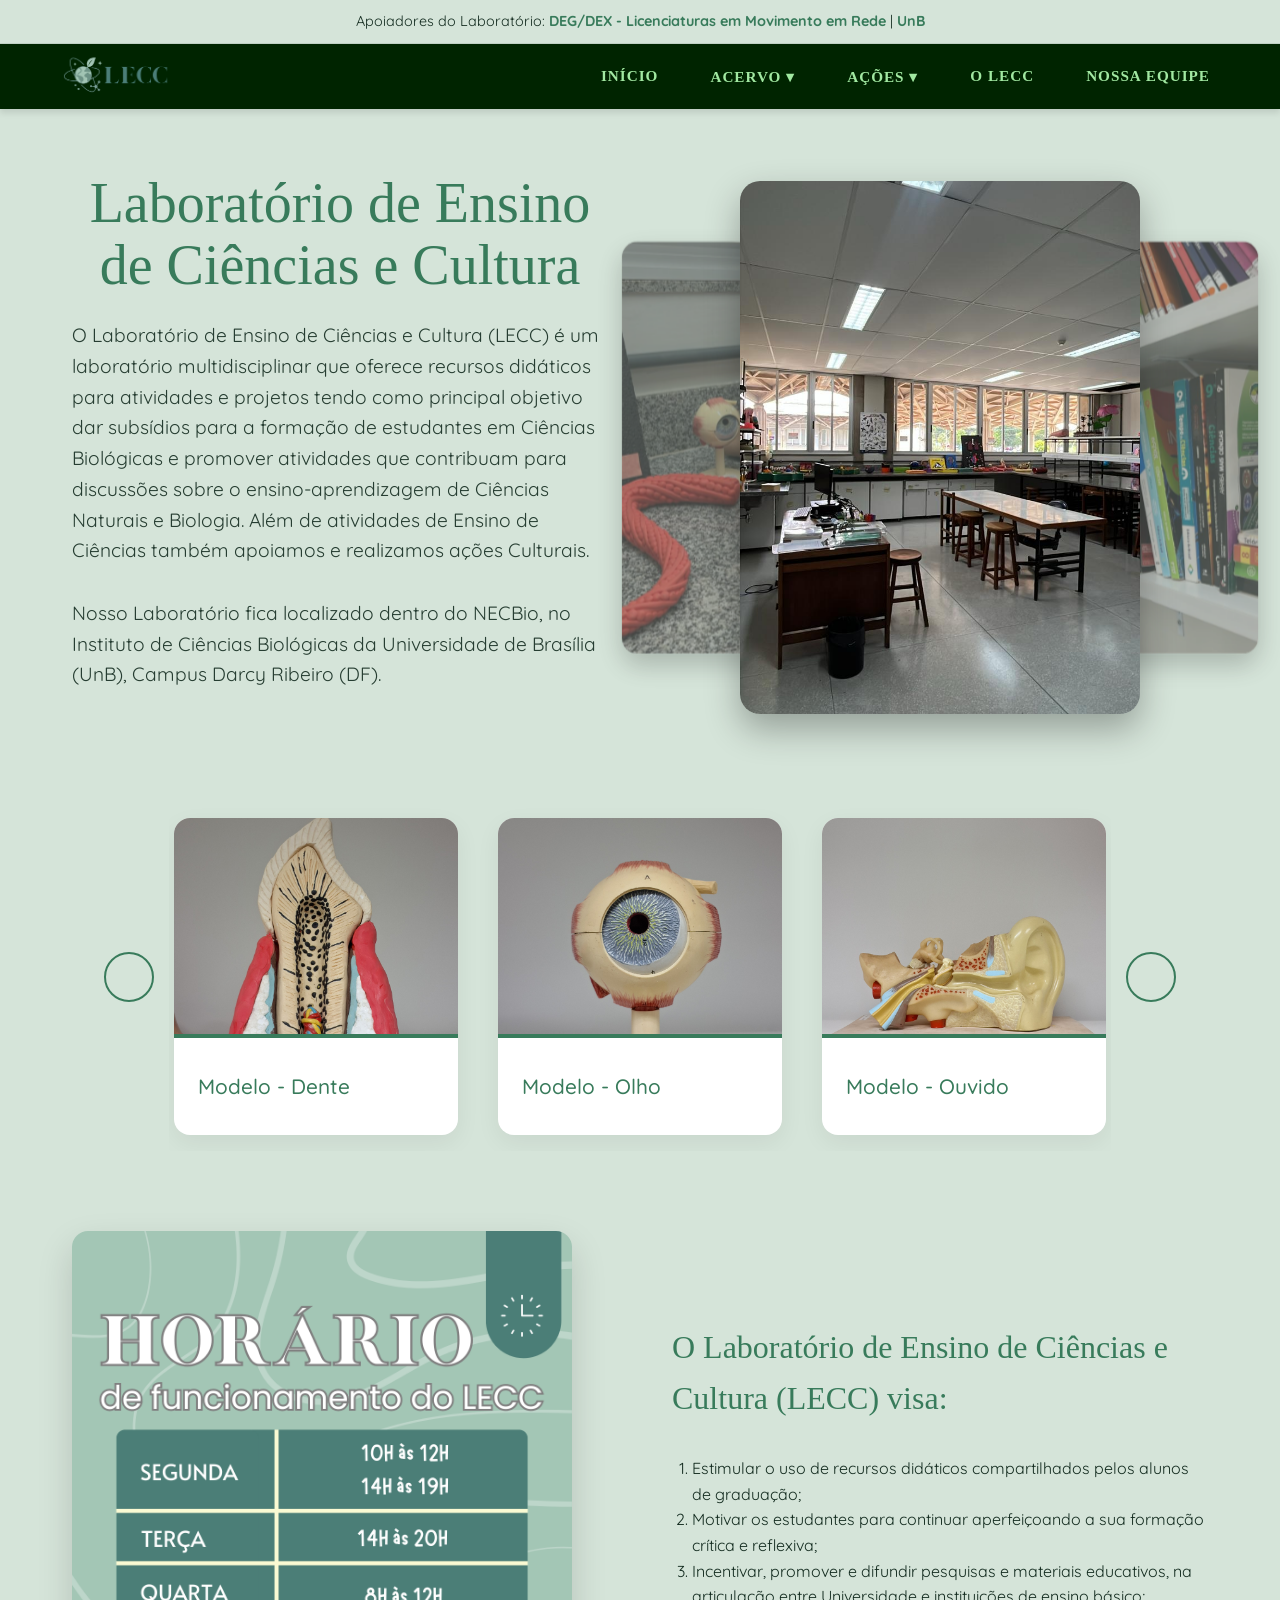
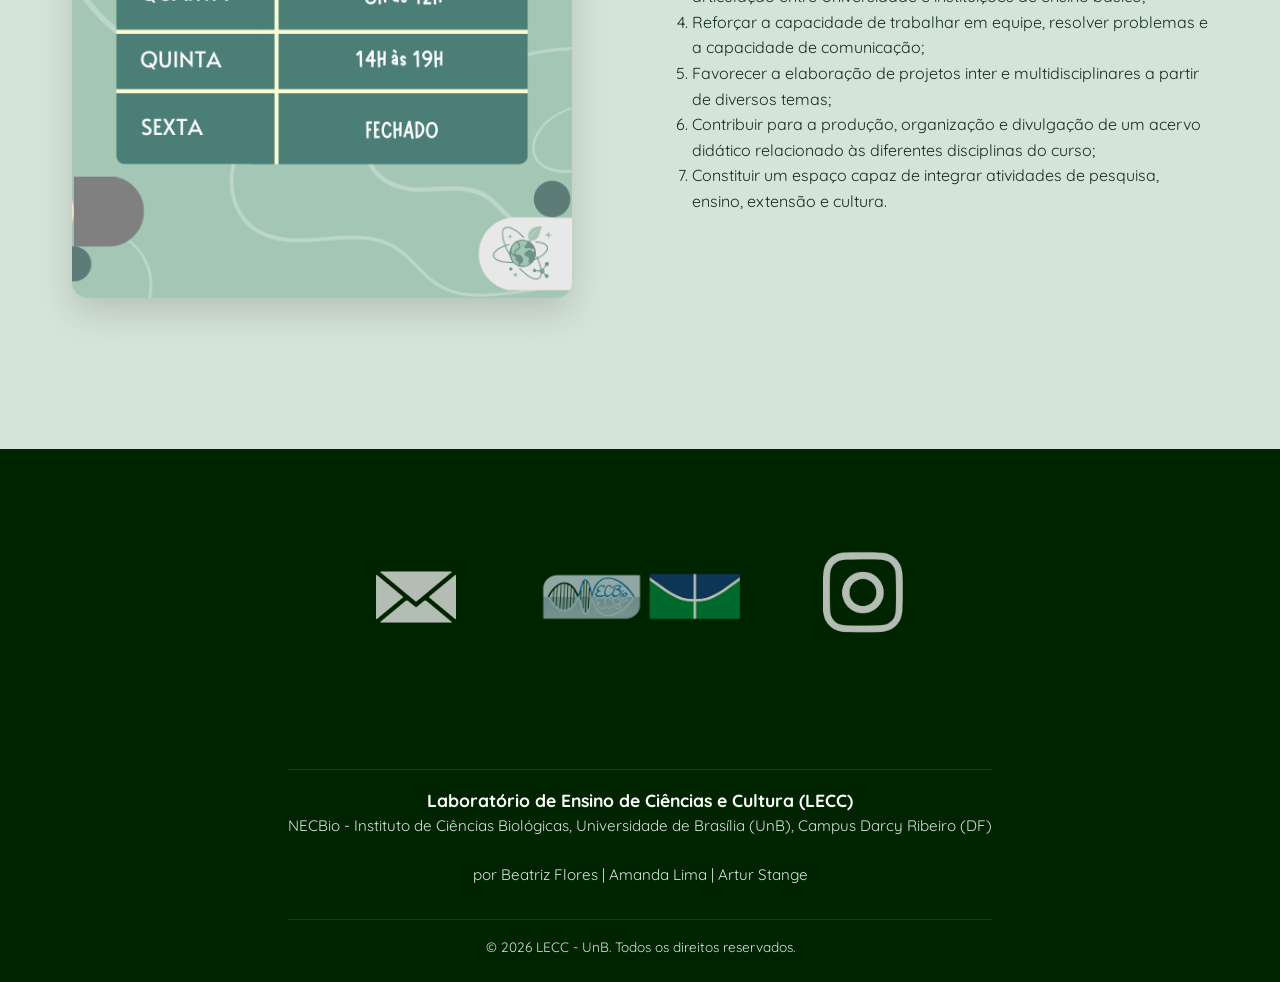
==== index.html @ 6944175d "Commit Inicial" ====
<!DOCTYPE html>
<html lang="pt-BR">

<style>
@import url('https://fonts.googleapis.com/css2?family=Caveat:wght@400..700&family=Quicksand:wght@300..700&display=swap');
@import url('https://fonts.googleapis.com/css2?family=Playfair+Display:ital,wght@0,400..900;1,400..900&display=swap');
@import url('https://fonts.googleapis.com/css2?family=Bodoni+Moda:ital,opsz,wght@0,6..96,400..900;1,6..96,400..900&display=swap');
</style>

<head>
    <meta charset="UTF-8">
    <meta name="viewport" content="width=device-width, initial-scale=1.0">
    <title>LECC - UnB</title>
    <!-- Links para os estilos -->
    <link rel="stylesheet" href="css/global.css">
    <link rel="stylesheet" href="css/componentes.css">
</head>
<body>

    <!-- Topbar Apoiadores -->
    <section class="topbar-apoiadores">
        <p>Apoiadores do Laboratório: <span>DEG/DEX - Licenciaturas em Movimento em Rede</span> | <span>UnB</span></p>
    </section>

    <!-- Header com Logo à esquerda e Menu à direita -->
    <header class="header-principal">
        <div class="header-wrapper">
            <!-- Espaço do Logo do LECC -->
            <a href="index.html" class="logo-lecc">
                <img src="assets/icons/icon-lecc.png" alt="Logo LECC" class="logo-img">
            </a>

            <nav>
                <ul class="nav-menu">
                    <li><a href="index.html" class="nav-link">Início</a></li>
                    
                    <li class="dropdown">
                        <button class="dropdown-btn" onclick="toggleDropdown('drop-acervo', event)">Acervo ▾</button>
                        <ul class="dropdown-content" id="drop-acervo">
                            <li><a href="pages/acervo.html">Como Funciona?</a></li>
                            <li><a href="pages/jogos.html">Jogos</a></li>
                            <li><a href="pages/livros.html">Livros</a></li>
                            <li><a href="pages/modelos-didaticos.html">Modelos Didáticos</a></li>
                            <li><a href="pages/propostas-didaticas.html">Propostas Didáticas</a></li>
                        </ul>
                    </li>

                    <li class="dropdown">
                        <button class="dropdown-btn" onclick="toggleDropdown('drop-acoes', event)">Ações ▾</button>
                        <ul class="dropdown-content" id="drop-acoes">
                            <li><a href="pages/noite-jogos.html">Noite de Jogos</a></li>
                            <li><a href="pages/leituras-lecc.html">Leituras LECC</a></li>
                            <li><a href="pages/projetos-extensao.html">Projetos de Extensão</a></li>
                        </ul>
                    </li>

                    <li><a href="pages/o-lecc.html" class="nav-link">O LECC</a></li>
                    <li><a href="pages/equipe.html" class="nav-link">Nossa Equipe</a></li>
                </ul>
            </nav>
        </div>
    </header>

    <!-- Conteúdo Principal: Apresentação e Carrossel 3D -->
    <main class="container-principal">
        <section class="apresentacao">
            <!-- Coluna de Texto (Esquerda) -->
            <div class="texto-apresentacao">
                <center><h1>Laboratório de Ensino de Ciências e Cultura</h1></center>
                <p>O Laboratório de Ensino de Ciências e Cultura (LECC) é um laboratório multidisciplinar 
                que oferece recursos didáticos para atividades e projetos tendo como principal objetivo 
                dar subsídios para a formação de estudantes em Ciências Biológicas e promover atividades 
                que contribuam para discussões sobre o ensino-aprendizagem de Ciências Naturais e Biologia. 
                Além de atividades de Ensino de Ciências também apoiamos e realizamos ações Culturais.
            </p>
            <p>
                Nosso Laboratório fica localizado dentro do NECBio, no Instituto de Ciências Biológicas da Universidade de Brasília (UnB), 
                Campus Darcy Ribeiro (DF).
            </p>
            </div>
            <!-- Coluna do Carrossel 3D (Direita) -->
            <div class="carrossel-container">
                <img src="assets/imagens-lab/lab01.jpg" alt="Ciência 1" class="imagem-3d ativa">
                <img src="assets/imagens-lab/livros.jpg" alt="Ciência 2" class="imagem-3d proxima">
                <img src="assets/imagens-lab/orgaos.jpg" alt="Ciência 3" class="imagem-3d anterior">
            </div>
        </section>

        <section class="secao-cards">
            <div class="cards-carrossel">
                <button class="seta-slider btn-voltar"></button>
                <div class="cards-view">
                    <div class="cards-container" id="slider-cards">
                        <article class="card">
                            <img src="assets/imagens-modelos/Dente-mHUM23.jpg" alt="Modelos">
                            <div class="card-conteudo">
                                <h3>Modelo - Dente</h3>
                            </div>
                        </article>

                        <article class="card">
                            <img src="assets/imagens-modelos/Olho-mHUM21.jpg" alt="Modelos">
                            <div class="card-conteudo">
                                <h3>Modelo - Olho</h3>
                            </div>
                        </article>

                        <article class="card">
                            <img src="assets/imagens-modelos/Ouvido-mHUM.jpg" alt="Modelos">
                            <div class="card-conteudo">
                                <h3>Modelo - Ouvido</h3>
                             </div>
                        </article>

                        <article class="card">
                            <img src="assets/imagens-modelos/Ovariano-mHUM7.jpg" alt="Modelos">
                            <div class="card-conteudo">
                                <h3>Modelo - Ovário</h3>
                             </div>
                        </article>

                        <article class="card">
                            <img src="assets/imagens-modelos/Pele -mHUM.jpg" alt="Modelos">
                            <div class="card-conteudo">
                                <h3>Modelo - Pele</h3>
                             </div>
                        </article>
                    </div>
                </div>
                <button class="seta-slider btn-avancar"></button>
            </div>
        </section>
        <section class="apresentacao">
            <div style="flex: 1; text-align: left;">
                <img src="assets/imagens-lab/horario-fun.png" alt="Equipe do LECC" class="imagem-simples">
            </div>

            <div class="texto-apresentacao">
                <h2 class="titulo-secao">O Laboratório de Ensino de Ciências e Cultura (LECC) visa:</h2>
                <ol style="margin-left: 20px;"> <li>Estimular o uso de recursos didáticos compartilhados pelos alunos de graduação;</li> 
                    <li>Motivar os estudantes para continuar aperfeiçoando a sua formação crítica e reflexiva;</li>
                    <li>Incentivar, promover e difundir pesquisas e materiais educativos, na articulação entre Universidade e instituições de ensino básico;</li>
                    <li>Reforçar a capacidade de trabalhar em equipe, resolver problemas e a capacidade de comunicação;</li>
                    <li>Favorecer a elaboração de projetos inter e multidisciplinares a partir de diversos temas;</li>
                    <li>Contribuir para a produção, organização e divulgação de um acervo didático relacionado às diferentes disciplinas do curso;</li>
                    <li>Constituir um espaço capaz de integrar atividades de pesquisa, ensino, extensão e cultura.</li>
                </ol>
            </div>
        </section>
    </main>

    <footer class="rodape-principal">
        <div class="rodape-container">      
            <div class="rodape-icones">
                <a href="https://mail.google.com/mail/u/0/?fs=1&tf=cm&source=mailto&to=lecunb.necbio@gmail.com" aria-label="E-mail" class="icone-link">
                    <img src="assets/icons/email-icon.png" alt="E-mail do LECC">
                </a>

                <a href="https://necbio.unb.br/" aria-label="Localização" class="icone-link">
                    <img src="assets/icons/icon-ecbio-unb.png" alt="Localização do LECC">
                </a>

                <a href="https://www.instagram.com/p/DJuRSggRWqI/" aria-label="Instagram" class="icone-link">
                    <img src="assets/icons/insta-icon.png" alt="Instagram do LECC">
                </a>
            </div>

            <div class="rodape-texto">
                <p class="sep-line"></p>
                <p><strong>Laboratório de Ensino de Ciências e Cultura (LECC)</strong></p>
                <p>NECBio - Instituto de Ciências Biológicas, Universidade de Brasília (UnB), Campus Darcy Ribeiro (DF)</p>
                <br>
                <p>por Beatriz Flores | Amanda Lima | Artur Stange</p>
                <p class="sep-line">© 2026 LECC - UnB. Todos os direitos reservados.</p>
            </div>
        </div>
    </footer>

    <!-- Scripts -->
    <script src="js/global.js"></script>
    <script src="js/animacoes.js"></script>
</body>
</html>
---- css/global.css ----
/* Variáveis de Cores do Projeto */
:root {
    --cor-fundo: #d5e4d9;
    --cor-titulo: #387b5b;
    --cor-texto: #142c20;
    --cor-header: #002400;
    --cor-header-hover: #333333;
    --cor-branca: #ffffff;
    --cor-texto-header:#a1e8a1;
}

.quicksand {
  font-family: "Quicksand", sans-serif;
  font-optical-sizing: auto;
  font-weight: 500;
  font-style: normal;
}

.playfair-display {
  font-family: "Playfair Display", serif;
  font-optical-sizing: auto;
  font-weight: 600;
  font-style: normal;
}

.bodoni-moda {
  font-family: "Bodoni Moda", serif;
  font-optical-sizing: auto;
  font-weight: 600;
  font-style: normal;
}

/* Reset Básico */
* {
    margin: 0;
    padding: 0;
    box-sizing: border-box;
    font-family: 'Quicksand', Roboto, Helvetica, Arial, sans-serif;
}

/* Estilo do Corpo da Página */
body {
    background-color: var(--cor-fundo);
    color: var(--cor-texto);
    line-height: 1.6;
    overflow-x: hidden;
}

/* Tipografia */
h1, h2, h3, h4, h5, h6 {
    font-family: 'bodoni-moda', serif;
    color: var(--cor-titulo);
    margin-bottom: 1rem;
    font-weight: 500;
}

.container-principal {
    max-width: 1200px;
    margin: 0 auto;
    padding: 4rem 2rem;
    text-align: center;
}

.apresentacao {
    display: flex;
    align-items: center;
    justify-content: space-between;
    gap: 4rem;
    min-height: 60vh;
}

.texto-apresentacao {
    flex: 1;
    text-align: left;
}

.texto-apresentacao h1 {
    font-size: 3.5rem;
    line-height: 1.1;
    margin-bottom: 1.5rem;
}

.texto-apresentacao p {
    font-size: 1.2rem;
    margin-bottom: 2rem;
    opacity: 0.9;
}

.btn-primario {
    display: inline-block;
    background-color: var(--cor-titulo);
    color: var(--cor-branca);
    padding: 12px 30px;
    text-decoration: none;
    border-radius: 30px;
    font-family: 'Quicksand', sans-serif;
    font-weight: 600;
    transition: background-color 0.3s, transform 0.2s;
}

.btn-primario:hover {
    background-color: #2a5a42;
    transform: translateY(-3px);
}

.hero h1 {
    font-size: 3.0rem;
}

.hero p {
    font-size: 1.2rem;
    max-width: 600px;
    margin: 0 auto;
}

.imagem-simples {
    width: 100%;
    max-width: 500px;
    border-radius: 16px; 
    box-shadow: 0 15px 35px rgba(0, 0, 0, 0.15); 
    object-fit: cover;
}

.secao-cards {
    max-width: 1200px;
    margin: 5rem auto;
    padding: 0 2rem;
    text-align: center;
}

.titulo-secao {
    font-size: 2rem;
    margin-bottom: 2rem;
    color: var(--cor-titulo);
    font-family: 'bodoni-moda', serif;
}

/* Estrutura do Carrossel */
.cards-carrossel {
    display: flex;
    align-items: center;
    justify-content: center;
    gap: 15px;
}

.cards-view {
    overflow: hidden; /* Esconde os cards que passarem da largura */
    width: 100%;
    padding: 1rem 5px; /* Espaço para a sombra dos cards não ser cortada */
}

.cards-container {
    display: flex;
    gap: 2.5rem;
    transition: transform 0.5s ease-in-out; /* Animação suave ao deslizar */
}

/* Tamanho de cada Card */
.card {
    /* flex: 0 0 calc(tamanho_da_tela / numero_de_cards - desconto_do_gap) */
    flex: 0 0 calc(33.333% - 1.666rem);
    background-color: var(--cor-branca);
    border-radius: 16px;
    overflow: hidden;
    box-shadow: 0 8px 24px rgba(0, 0, 0, 0.06);
    text-align: left;
    transition: transform 0.4s ease, box-shadow 0.4s ease;
}

.card:hover {
    transform: translateY(-8px);
    box-shadow: 0 16px 32px rgba(0, 0, 0, 0.12);
}

.card img {
    width: 100%;
    height: 220px;
    object-fit: cover;
    border-bottom: 4px solid var(--cor-titulo);
}

.card-conteudo {
    padding: 1.5rem;
}

.card-conteudo h3 {
    font-family: 'Quicksand', sans-serif;
    font-size: 1.3rem;
    color: var(--cor-titulo);
    margin-bottom: 0.5rem;
}

.card-conteudo p {
    font-size: 0.95rem;
    color: var(--cor-texto);
}

/* Estilo das Setas Laterais */
.seta-slider {
    background-color: var(--cor-fundo);
    color: var(--cor-titulo);
    border: 2px solid var(--cor-titulo);
    border-radius: 50%;
    width: 50px;
    height: 50px;
    font-size: 1.5rem;
    cursor: pointer;
    display: flex;
    align-items: center;
    justify-content: center;
    transition: all 0.3s ease;
    flex-shrink: 0; /* Impede que a seta seja espremida */
}

.seta-slider:hover {
    background-color: var(--cor-titulo);
    color: var(--cor-branca);
    transform: scale(1.1);
}

/* Responsividade do Slider */
@media (max-width: 900px) {
    .card { flex: 0 0 calc(50% - 1.25rem); } /* Mostra 2 cards no Tablet */
}

@media (max-width: 600px) {
    .card { flex: 0 0 100%; } /* Mostra 1 card no Celular */
    .titulo-secao { font-size: 2.5rem; }
}

.rodape-principal {
    background-color: var(--cor-header); /* Usa a mesma cor preta do topo */
    color: var(--cor-branca);
    padding: 3rem 2rem 1.5rem;
    margin-top: 5rem; /* Empurra o rodapé para longe do conteúdo acima */
    text-align: center;
}

.rodape-container {
    max-width: 1200px;
    margin: 0 auto;
    display: flex;
    flex-direction: column;
    align-items: center;
    gap: 2rem; /* Espaço entre os ícones e os textos */
}

/* Área de Ícones */
.rodape-icones {
    display: flex;
    gap: 1.5rem;
    justify-content: center;
}

.icone-link {
    display: inline-block;
}

.icone-link img {
    width: 200px;
    height: 200px;
    object-fit: contain;
    opacity: 0.7;
    transition: transform 0.3s ease, opacity 0.3s ease; 
}

.icone-link:hover img {
    transform: scale(1.15) translateY(-3px);
    opacity: 1; 
}

.rodape-texto {
    font-size: 0.95rem;
    line-height: 1.6;
    color: var(--cor-fundo); 
    font-family: 'Quicksand', sans-serif;
}

.rodape-texto strong {
    color: var(--cor-branca);
    font-size: 1.1rem;
    font-weight: 700;
}

.sep-line {
    margin-top: 2rem;
    font-size: 0.85rem;
    border-top: 1px solid rgba(255, 255, 255, 0.1); 
    padding-top: 1rem;
    color: var(--cor-fundo);
}

.grid-equipe {
    display: grid;
    grid-template-columns: repeat(3, 1fr); /* Cria exatamente 3 colunas */
    gap: 3rem; /* Espaçamento entre os membros da equipe */
    margin-top: 3rem;
}

.card-equipe {
    background-color: var(--cor-branca);
    border-radius: 20px;
    padding: 2.5rem 1.5rem;
    text-align: center;
    box-shadow: 0 10px 25px rgba(0, 0, 0, 0.05); /* Sombra suave */
    transition: transform 0.4s ease, box-shadow 0.4s ease;
    display: flex;
    flex-direction: column;
    align-items: center;
}

/* Efeito ao passar o mouse no cartão inteiro */
.card-equipe:hover {
    transform: translateY(-10px);
    box-shadow: 0 15px 35px rgba(0, 0, 0, 0.12);
}

.foto-equipe {
    width: 250px;
    height: 250px;
    border-radius: 50%; /* Deixa a foto perfeitamente redonda */
    object-fit: cover;
    margin-bottom: 1.5rem;
    border: 5px solid var(--cor-fundo); /* Cria uma moldura com a cor de fundo do site */
    box-shadow: 0 8px 16px rgba(0,0,0,0.1);
    transition: transform 0.5s ease;
}

/* Efeito de zoom apenas na foto ao passar o mouse no card */
.card-equipe:hover .foto-equipe {
    transform: scale(1.08);
}

.nome-equipe {
    font-family: 'Playfair Display', serif; /* Traz elegância ao nome */
    font-size: 1.6rem;
    color: var(--cor-titulo);
    margin-bottom: 0.3rem;
    font-weight: 700;
}

.cargo-equipe {
    font-size: 0.85rem;
    color: var(--cor-titulo);
    font-weight: bold;
    text-transform: uppercase;
    letter-spacing: 1.5px;
    margin-bottom: 1.2rem;
    opacity: 0.8;
}

.bio-equipe {
    font-size: 1rem;
    color: var(--cor-texto);
    line-height: 1.6;
}

/* Responsividade para não quebrar no celular e tablet */
@media (max-width: 900px) {
    .grid-equipe { grid-template-columns: repeat(2, 1fr); }
}

@media (max-width: 600px) {
    .grid-equipe { grid-template-columns: 1fr; }
}

/* =========================================
   Grid de Livros (Acervo)
   ========================================= */
.secao-livros {
    max-width: 1200px;
    margin: 4rem auto;
    padding: 0 2rem;
}

.grid-livros {
    display: grid;
    grid-template-columns: repeat(4, 1fr); /* Cria as 4 fileiras exatas */
    gap: 2.5rem; /* Espaçamento entre os livros */
    margin-top: 2rem;
}

.card-livro {
    background-color: var(--cor-branca);
    border-radius: 12px;
    overflow: hidden; /* Mantém a imagem dentro da borda arredondada */
    box-shadow: 0 8px 24px rgba(0, 0, 0, 0.06);
    transition: transform 0.3s ease, box-shadow 0.3s ease;
    display: flex;
    flex-direction: column;
}

/* Efeito ao passar o mouse (reaproveitando o estilo do site) */
.card-livro:hover {
    transform: translateY(-8px);
    box-shadow: 0 15px 30px rgba(0, 0, 0, 0.12);
}

.capa-livro {
    width: 100%;
    /* aspect-ratio 3/4 garante o formato clássico de livro, independente do tamanho original da imagem */
    aspect-ratio: 3 / 4; 
    object-fit: cover;
    border-bottom: 4px solid var(--cor-titulo);
}

.conteudo-livro {
    padding: 1.5rem;
    text-align: left;
}

.conteudo-livro h3 {
    font-family: 'Quicksand', sans-serif;
    font-size: 1.3rem;
    color: var(--cor-titulo);
    margin-bottom: 0.5rem;
    font-weight: 700;
}

.conteudo-livro p {
    font-size: 0.95rem;
    color: var(--cor-texto);
}

/* Responsividade (Ajuste automático para celular e tablet) */
@media (max-width: 900px) {
    .grid-livros { grid-template-columns: repeat(2, 1fr); } /* 2 colunas em tablets */
}

@media (max-width: 600px) {
    .grid-livros { grid-template-columns: 1fr; } /* 1 coluna no celular */
}

/* =========================================
   Barra de Pesquisa
   ========================================= */
.container-pesquisa {
    text-align: center;
    margin-bottom: 3rem; /* Espaço entre a barra e os livros */
}

.barra-pesquisa {
    width: 100%;
    max-width: 600px;
    padding: 15px 25px;
    font-size: 1.1rem;
    font-family: 'Quicksand', sans-serif;
    color: var(--cor-texto);
    border: 2px solid var(--cor-titulo);
    border-radius: 30px; /* Bordas bem redondinhas */
    background-color: var(--cor-branca);
    outline: none;
    transition: box-shadow 0.3s ease;
}

/* Efeito de brilho quando o usuário clica para digitar */
.barra-pesquisa:focus {
    box-shadow: 0 0 15px rgba(56, 123, 91, 0.3); /* Sombra verde */
}
---- css/componentes.css ----
/* Topbar de Apoiadores */
.topbar-apoiadores {
    background-color: var(--cor-fundo);
    color: var(--cor-texto);
    text-align: center;
    padding: 10px 20px;
    font-size: 0.9rem;
    border-bottom: 1px solid rgba(20, 44, 32, 0.1);
}

.topbar-apoiadores span {
    font-weight: bold;
    color: var(--cor-titulo);
}

/* Header Fixo */
.header-principal {
    background-color: var(--cor-header);
    position: sticky;
    top: 0;
    z-index: 1000; /* Garante que fique acima do conteúdo */
    box-shadow: 0 4px 6px rgba(0,0,0,0.1);
}

.header-wrapper {
    max-width: 1200px;
    margin: 0 auto;
    display: flex;
    justify-content: space-between;
    align-items: center;
    padding: 0 20px;
}

/* Estilização da Logo */
.logo-lecc {
    display: flex;
    align-items: center;
}

.logo-img {
    height: 65px; /* Define a altura da logo. Se achar pequena, pode aumentar para 60px */
    width: auto;
    object-fit: contain;
    transition: transform 0.3s ease;
}

.logo-img:hover {
    transform: scale(1.05); /* Interatividade básica no hover */
}

.logo-lecc span {
    color: var(--cor-titulo);
}

.nav-container {
    max-width: 1200px;
    margin: 0 auto;
    display: flex;
    justify-content: center; /* Centraliza os itens do menu */
}

.nav-menu {
    list-style: none;
    display: flex;
    align-items: center;
    gap: 2rem; /* Espaçamento entre os itens */
}

.nav-link, .dropdown-btn {
    display: block;
    padding: 20px 10px;
    color: var(--cor-texto-header);
    text-decoration: none;
    text-transform: uppercase;
    font-size: 0.95rem;
    font-weight: 600;
    font-family: 'bodoni-moda', serif;
    letter-spacing: 1px;
    background: none;
    border: none;
    cursor: pointer;
    transition: color 0.3s ease;
}

.nav-link:hover, .dropdown-btn:hover {
    color: var(--cor-fundo);
}

/* Dropdown Configuração */
.dropdown {
    position: relative;
}

.dropdown-content {
    display: none; /* Oculto por padrão */
    position: absolute;
    top: 100%; /* Fica logo abaixo do botão */
    left: 50%;
    transform: translateX(-50%); /* Centraliza o submenu em relação ao item pai */
    background-color: var(--cor-branca);
    min-width: 200px;
    box-shadow: 0 8px 16px rgba(0,0,0,0.1);
    list-style: none;
    border-radius: 4px;
    overflow: hidden;
}

.dropdown-content li {
    border-bottom: 1px solid #eee;
}

.dropdown-content li:last-child {
    border-bottom: none;
}

.dropdown-content a {
    color: var(--cor-texto);
    padding: 12px 16px;
    text-decoration: none;
    display: block;
    text-align: center;
    font-size: 0.9rem;
    font-family: 'playfair-display', sans-serif;
    transition: background-color 0.2s;
}

.dropdown-content a:hover {
    background-color: var(--cor-fundo);
    color: var(--cor-titulo);
}

/* Classe ativada via JavaScript */
.show {
    display: block;
}

/* Carrossel de imagens */
.carrossel-container {
    flex: 1;
    position: relative;
    height: 450px;
    perspective: 1000px; /* Cria a profundidade 3D */
    display: flex;
    justify-content: center;
    align-items: center;
}

.imagem-3d {
    position: absolute;
    width: 80%;
    max-width: 400px;
    aspect-ratio: 3/4;
    border-radius: 20px;
    object-fit: cover;
    box-shadow: 0 15px 35px rgba(0,0,0,0.3);
    transition: transform 0.6s cubic-bezier(0.4, 0, 0.2, 1), opacity 0.6s, z-index 0.6s;
}

/* Classes controladas pelo JavaScript (animacoes.js) */
.imagem-3d.ativa {
    transform: translateX(0) scale(1) translateZ(0);
    z-index: 3;
    opacity: 1;
}

.imagem-3d.proxima {
    transform: translateX(45%) scale(0.85) translateZ(-100px);
    z-index: 2;
    opacity: 0.7;
    filter: brightness(0.7);
}

.imagem-3d.anterior {
    transform: translateX(-45%) scale(0.85) translateZ(-100px);
    z-index: 2;
    opacity: 0.7;
    filter: brightness(0.7);
}

@media (max-width: 768px) {
    .apresentacao {
        flex-direction: column;
        text-align: center;
        gap: 2rem;
    }
    .texto-apresentacao {
        text-align: center;
    }
}
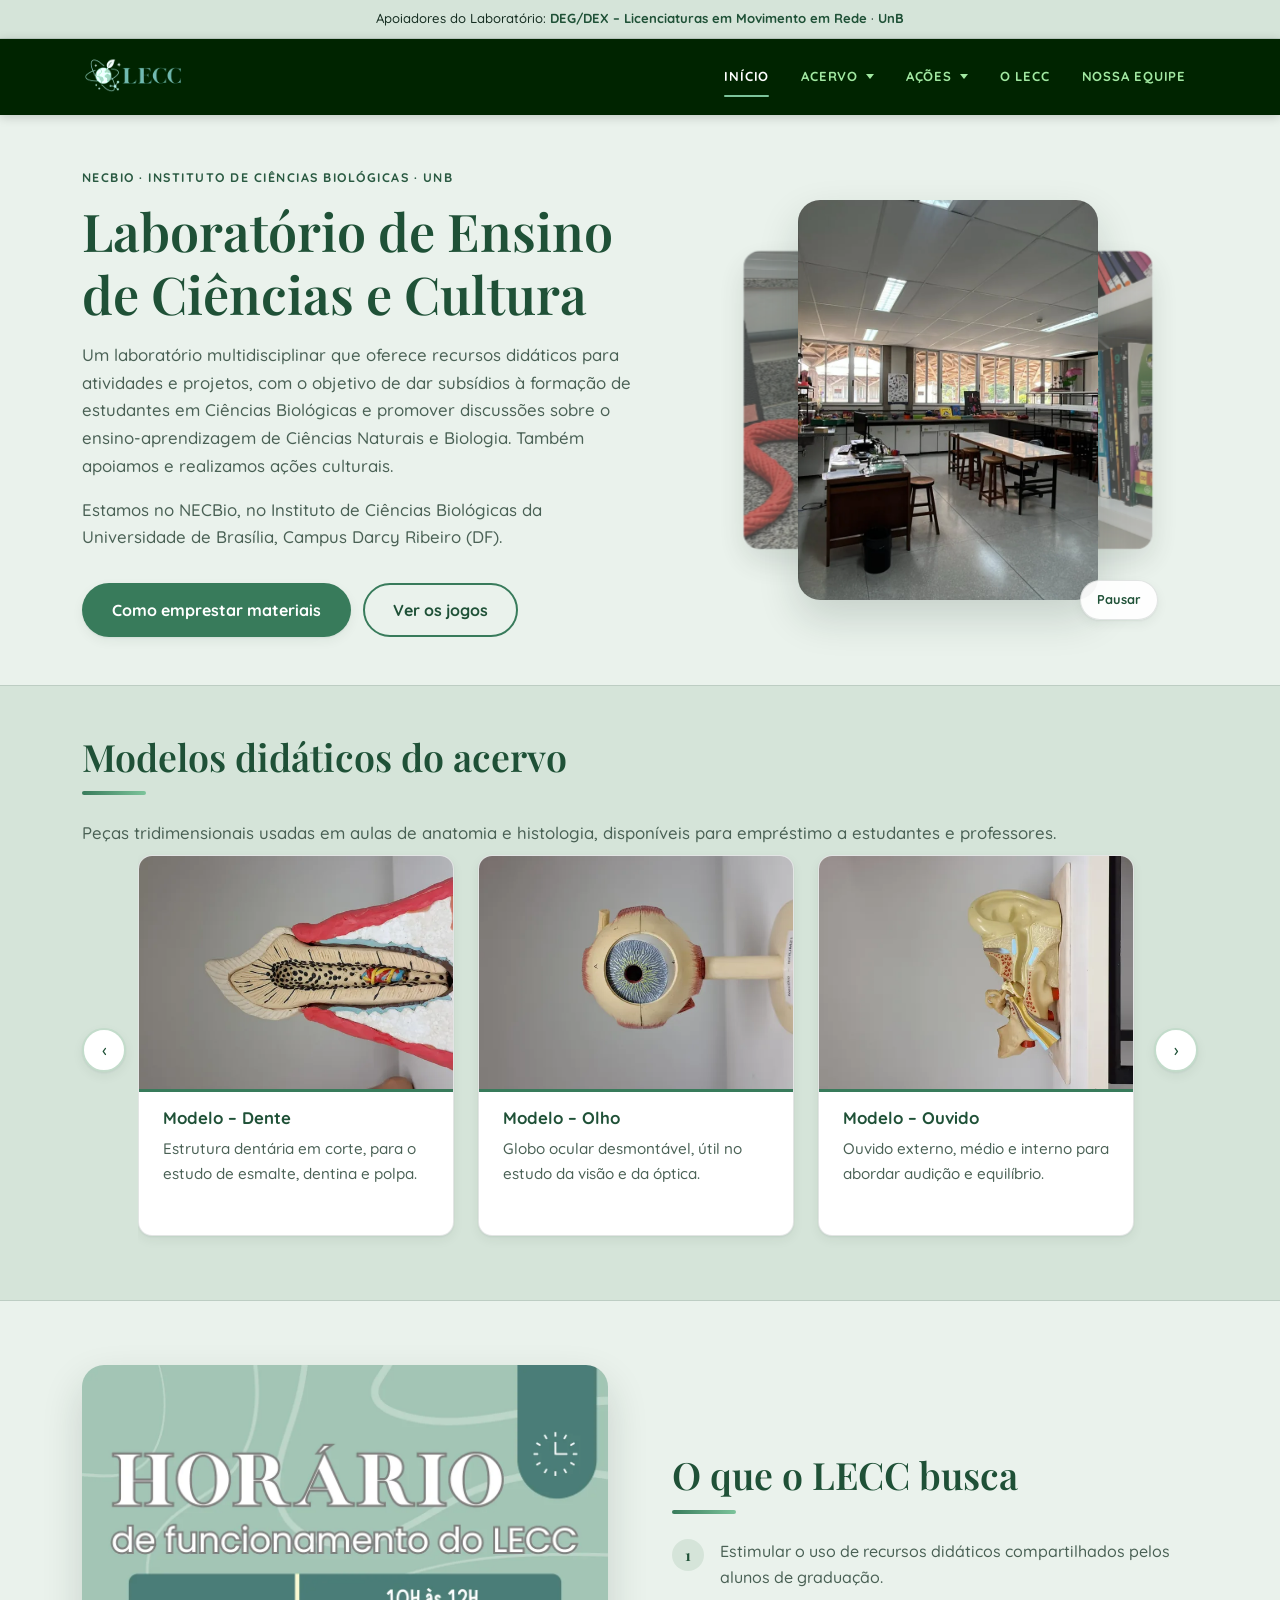
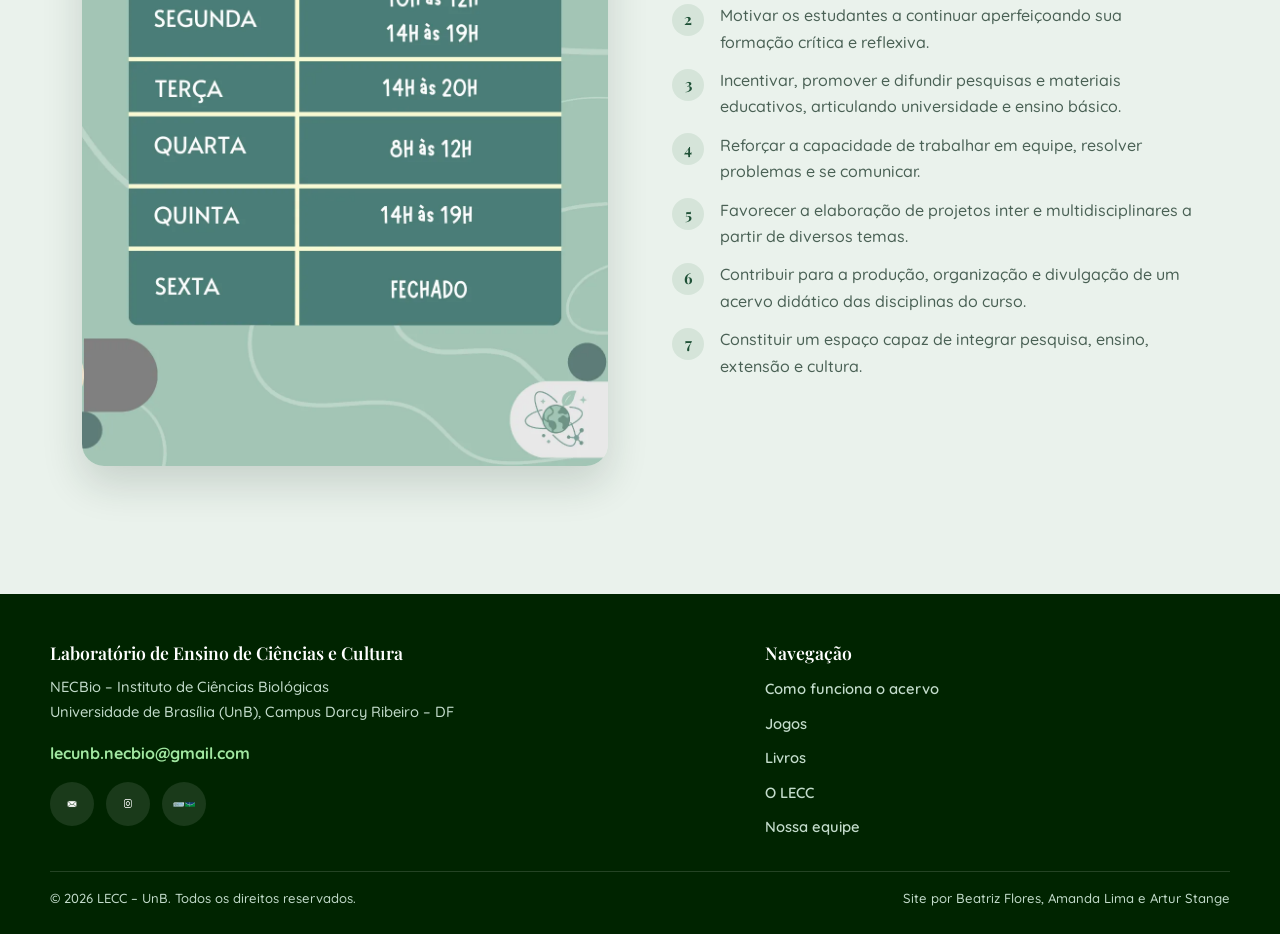
==== commit d70339d8: "Repagina o front-end: design system, layout compartilhado e acessibilidade Mantem a estrutura de pas" ====
--- a/index.html
+++ b/index.html
@@ -1,183 +1,171 @@
 <!DOCTYPE html>
 <html lang="pt-BR">
-
-<style>
-@import url('https://fonts.googleapis.com/css2?family=Caveat:wght@400..700&family=Quicksand:wght@300..700&display=swap');
-@import url('https://fonts.googleapis.com/css2?family=Playfair+Display:ital,wght@0,400..900;1,400..900&display=swap');
-@import url('https://fonts.googleapis.com/css2?family=Bodoni+Moda:ital,opsz,wght@0,6..96,400..900;1,6..96,400..900&display=swap');
-</style>
 
 <head>
     <meta charset="UTF-8">
     <meta name="viewport" content="width=device-width, initial-scale=1.0">
-    <title>LECC - UnB</title>
-    <!-- Links para os estilos -->
+
+    <title>LECC - UnB | Laboratório de Ensino de Ciências e Cultura</title>
+    <meta name="description" content="O LECC é um laboratório multidisciplinar do NECBio/IB na Universidade de Brasília que empresta jogos, livros e modelos didáticos para o ensino de Ciências e Biologia.">
+
+    <link rel="icon" href="assets/icons/icon-lecc.webp" type="image/webp">
+    <meta property="og:type" content="website">
+    <meta property="og:title" content="LECC - UnB | Laboratório de Ensino de Ciências e Cultura">
+    <meta property="og:description" content="Jogos, livros e modelos didáticos para a formação de licenciandos em Ciências Biológicas na UnB.">
+    <meta property="og:image" content="https://lecc-unb.github.io/lecc-unb/assets/icons/icon-lecc.webp">
+    <meta property="og:url" content="https://lecc-unb.github.io/lecc-unb/">
+    <link rel="canonical" href="https://lecc-unb.github.io/lecc-unb/">
+    <meta property="og:locale" content="pt_BR">
+
+    <link rel="preconnect" href="https://fonts.googleapis.com">
+    <link rel="preconnect" href="https://fonts.gstatic.com" crossorigin>
+    <link rel="stylesheet" href="https://fonts.googleapis.com/css2?family=Playfair+Display:wght@500;600;700&amp;family=Quicksand:wght@400;500;600;700&amp;display=swap">
+
     <link rel="stylesheet" href="css/global.css">
     <link rel="stylesheet" href="css/componentes.css">
 </head>
+
 <body>
+    <!-- Header e rodapé são montados por js/layout.js (fonte única do menu) -->
+    <div id="site-header"></div>
+    <script src="js/layout.js"></script>
 
-    <!-- Topbar Apoiadores -->
-    <section class="topbar-apoiadores">
-        <p>Apoiadores do Laboratório: <span>DEG/DEX - Licenciaturas em Movimento em Rede</span> | <span>UnB</span></p>
-    </section>
+    <noscript>
+        <nav class="nav-sem-js" aria-label="Navegação principal">
+            <ul>
+                <li><a href="index.html">Início</a></li>
+                <li><a href="pages/acervo.html">Acervo</a></li>
+                <li><a href="pages/jogos.html">Jogos</a></li>
+                <li><a href="pages/livros.html">Livros</a></li>
+                <li><a href="pages/o-lecc.html">O LECC</a></li>
+                <li><a href="pages/equipe.html">Nossa Equipe</a></li>
+            </ul>
+        </nav>
+    </noscript>
 
-    <!-- Header com Logo à esquerda e Menu à direita -->
-    <header class="header-principal">
-        <div class="header-wrapper">
-            <!-- Espaço do Logo do LECC -->
-            <a href="index.html" class="logo-lecc">
-                <img src="assets/icons/icon-lecc.png" alt="Logo LECC" class="logo-img">
-            </a>
+    <main id="conteudo">
 
-            <nav>
-                <ul class="nav-menu">
-                    <li><a href="index.html" class="nav-link">Início</a></li>
-                    
-                    <li class="dropdown">
-                        <button class="dropdown-btn" onclick="toggleDropdown('drop-acervo', event)">Acervo ▾</button>
-                        <ul class="dropdown-content" id="drop-acervo">
-                            <li><a href="pages/acervo.html">Como Funciona?</a></li>
-                            <li><a href="pages/jogos.html">Jogos</a></li>
-                            <li><a href="pages/livros.html">Livros</a></li>
-                            <li><a href="pages/modelos-didaticos.html">Modelos Didáticos</a></li>
-                            <li><a href="pages/propostas-didaticas.html">Propostas Didáticas</a></li>
-                        </ul>
-                    </li>
+        <!-- ===== Hero ===== -->
+        <section class="container-principal hero-home">
+            <div class="hero-home__texto">
+                <span class="sobretitulo">NECBio &middot; Instituto de Ciências Biológicas &middot; UnB</span>
+                <h1>Laboratório de Ensino de Ciências e Cultura</h1>
+                <p>
+                    Um laboratório multidisciplinar que oferece recursos didáticos para atividades e
+                    projetos, com o objetivo de dar subsídios à formação de estudantes em Ciências
+                    Biológicas e promover discussões sobre o ensino-aprendizagem de Ciências Naturais
+                    e Biologia. Também apoiamos e realizamos ações culturais.
+                </p>
+                <p>
+                    Estamos no NECBio, no Instituto de Ciências Biológicas da Universidade de Brasília,
+                    Campus Darcy Ribeiro (DF).
+                </p>
+                <div class="grupo-botoes">
+                    <a class="btn-primario" href="pages/acervo.html">Como emprestar materiais</a>
+                    <a class="btn-secundario" href="pages/jogos.html">Ver os jogos</a>
+                </div>
+            </div>
 
-                    <li class="dropdown">
-                        <button class="dropdown-btn" onclick="toggleDropdown('drop-acoes', event)">Ações ▾</button>
-                        <ul class="dropdown-content" id="drop-acoes">
-                            <li><a href="pages/noite-jogos.html">Noite de Jogos</a></li>
-                            <li><a href="pages/leituras-lecc.html">Leituras LECC</a></li>
-                            <li><a href="pages/projetos-extensao.html">Projetos de Extensão</a></li>
-                        </ul>
-                    </li>
-
-                    <li><a href="pages/o-lecc.html" class="nav-link">O LECC</a></li>
-                    <li><a href="pages/equipe.html" class="nav-link">Nossa Equipe</a></li>
-                </ul>
-            </nav>
-        </div>
-    </header>
-
-    <!-- Conteúdo Principal: Apresentação e Carrossel 3D -->
-    <main class="container-principal">
-        <section class="apresentacao">
-            <!-- Coluna de Texto (Esquerda) -->
-            <div class="texto-apresentacao">
-                <center><h1>Laboratório de Ensino de Ciências e Cultura</h1></center>
-                <p>O Laboratório de Ensino de Ciências e Cultura (LECC) é um laboratório multidisciplinar 
-                que oferece recursos didáticos para atividades e projetos tendo como principal objetivo 
-                dar subsídios para a formação de estudantes em Ciências Biológicas e promover atividades 
-                que contribuam para discussões sobre o ensino-aprendizagem de Ciências Naturais e Biologia. 
-                Além de atividades de Ensino de Ciências também apoiamos e realizamos ações Culturais.
-            </p>
-            <p>
-                Nosso Laboratório fica localizado dentro do NECBio, no Instituto de Ciências Biológicas da Universidade de Brasília (UnB), 
-                Campus Darcy Ribeiro (DF).
-            </p>
-            </div>
-            <!-- Coluna do Carrossel 3D (Direita) -->
             <div class="carrossel-container">
-                <img src="assets/imagens-lab/lab01.jpg" alt="Ciência 1" class="imagem-3d ativa">
-                <img src="assets/imagens-lab/livros.jpg" alt="Ciência 2" class="imagem-3d proxima">
-                <img src="assets/imagens-lab/orgaos.jpg" alt="Ciência 3" class="imagem-3d anterior">
+                <img src="assets/imagens-lab/lab01.webp" alt="Bancada do LECC com recursos didáticos organizados"
+                     class="imagem-3d ativa" width="720" height="1280" fetchpriority="high" decoding="async">
+                <img src="assets/imagens-lab/livros.webp" alt="Estante com os livros do acervo do LECC"
+                     class="imagem-3d proxima" width="720" height="1280" loading="lazy" decoding="async">
+                <img src="assets/imagens-lab/orgaos.webp" alt="Modelos anatômicos de órgãos usados nas aulas"
+                     class="imagem-3d anterior" width="720" height="1280" loading="lazy" decoding="async">
+                <button type="button" class="btn-pausar" hidden>Pausar</button>
             </div>
         </section>
 
-        <section class="secao-cards">
-            <div class="cards-carrossel">
-                <button class="seta-slider btn-voltar"></button>
-                <div class="cards-view">
-                    <div class="cards-container" id="slider-cards">
-                        <article class="card">
-                            <img src="assets/imagens-modelos/Dente-mHUM23.jpg" alt="Modelos">
-                            <div class="card-conteudo">
-                                <h3>Modelo - Dente</h3>
-                            </div>
-                        </article>
+        <!-- ===== Modelos didáticos ===== -->
+        <section class="faixa">
+            <div class="secao-cards" data-revelar>
+                <h2 class="titulo-secao titulo-secao--linha">Modelos didáticos do acervo</h2>
+                <p class="texto-apoio">
+                    Peças tridimensionais usadas em aulas de anatomia e histologia, disponíveis para
+                    empréstimo a estudantes e professores.
+                </p>
 
-                        <article class="card">
-                            <img src="assets/imagens-modelos/Olho-mHUM21.jpg" alt="Modelos">
-                            <div class="card-conteudo">
-                                <h3>Modelo - Olho</h3>
-                            </div>
-                        </article>
+                <div class="cards-carrossel">
+                    <button type="button" class="seta-slider btn-voltar" aria-label="Ver modelos anteriores">&#8249;</button>
 
-                        <article class="card">
-                            <img src="assets/imagens-modelos/Ouvido-mHUM.jpg" alt="Modelos">
-                            <div class="card-conteudo">
-                                <h3>Modelo - Ouvido</h3>
-                             </div>
-                        </article>
+                    <div class="cards-view" tabindex="0" role="group" aria-label="Modelos didáticos">
+                        <div class="cards-container">
+                            <article class="card">
+                                <img src="assets/imagens-modelos/dente.webp" alt="Modelo didático de um dente em corte" loading="lazy" decoding="async">
+                                <div class="card-conteudo">
+                                    <h3>Modelo &ndash; Dente</h3>
+                                    <p>Estrutura dentária em corte, para o estudo de esmalte, dentina e polpa.</p>
+                                </div>
+                            </article>
 
-                        <article class="card">
-                            <img src="assets/imagens-modelos/Ovariano-mHUM7.jpg" alt="Modelos">
-                            <div class="card-conteudo">
-                                <h3>Modelo - Ovário</h3>
-                             </div>
-                        </article>
+                            <article class="card">
+                                <img src="assets/imagens-modelos/olho.webp" alt="Modelo didático do olho humano" loading="lazy" decoding="async">
+                                <div class="card-conteudo">
+                                    <h3>Modelo &ndash; Olho</h3>
+                                    <p>Globo ocular desmontável, útil no estudo da visão e da óptica.</p>
+                                </div>
+                            </article>
 
-                        <article class="card">
-                            <img src="assets/imagens-modelos/Pele -mHUM.jpg" alt="Modelos">
-                            <div class="card-conteudo">
-                                <h3>Modelo - Pele</h3>
-                             </div>
-                        </article>
+                            <article class="card">
+                                <img src="assets/imagens-modelos/ouvido.webp" alt="Modelo didático do ouvido humano" loading="lazy" decoding="async">
+                                <div class="card-conteudo">
+                                    <h3>Modelo &ndash; Ouvido</h3>
+                                    <p>Ouvido externo, médio e interno para abordar audição e equilíbrio.</p>
+                                </div>
+                            </article>
+
+                            <article class="card">
+                                <img src="assets/imagens-modelos/ovariano.webp" alt="Modelo didático do ciclo ovariano" loading="lazy" decoding="async">
+                                <div class="card-conteudo">
+                                    <h3>Modelo &ndash; Ciclo ovariano</h3>
+                                    <p>Representação do ciclo ovariano, usada em aulas de fisiologia.</p>
+                                </div>
+                            </article>
+
+                            <article class="card">
+                                <img src="assets/imagens-modelos/pele.webp" alt="Modelo didático das camadas da pele" loading="lazy" decoding="async">
+                                <div class="card-conteudo">
+                                    <h3>Modelo &ndash; Pele</h3>
+                                    <p>Camadas da pele em corte, com anexos cutâneos e terminações nervosas.</p>
+                                </div>
+                            </article>
+                        </div>
                     </div>
+
+                    <button type="button" class="seta-slider btn-avancar" aria-label="Ver mais modelos">&#8250;</button>
                 </div>
-                <button class="seta-slider btn-avancar"></button>
             </div>
         </section>
-        <section class="apresentacao">
-            <div style="flex: 1; text-align: left;">
-                <img src="assets/imagens-lab/horario-fun.png" alt="Equipe do LECC" class="imagem-simples">
+
+        <!-- ===== Objetivos ===== -->
+        <section class="container-principal apresentacao apresentacao--invertida" data-revelar>
+            <div class="apresentacao__texto">
+                <h2 class="titulo-secao titulo-secao--linha">O que o LECC busca</h2>
+                <ol class="lista-objetivos">
+                    <li>Estimular o uso de recursos didáticos compartilhados pelos alunos de graduação.</li>
+                    <li>Motivar os estudantes a continuar aperfeiçoando sua formação crítica e reflexiva.</li>
+                    <li>Incentivar, promover e difundir pesquisas e materiais educativos, articulando universidade e ensino básico.</li>
+                    <li>Reforçar a capacidade de trabalhar em equipe, resolver problemas e se comunicar.</li>
+                    <li>Favorecer a elaboração de projetos inter e multidisciplinares a partir de diversos temas.</li>
+                    <li>Contribuir para a produção, organização e divulgação de um acervo didático das disciplinas do curso.</li>
+                    <li>Constituir um espaço capaz de integrar pesquisa, ensino, extensão e cultura.</li>
+                </ol>
             </div>
 
-            <div class="texto-apresentacao">
-                <h2 class="titulo-secao">O Laboratório de Ensino de Ciências e Cultura (LECC) visa:</h2>
-                <ol style="margin-left: 20px;"> <li>Estimular o uso de recursos didáticos compartilhados pelos alunos de graduação;</li> 
-                    <li>Motivar os estudantes para continuar aperfeiçoando a sua formação crítica e reflexiva;</li>
-                    <li>Incentivar, promover e difundir pesquisas e materiais educativos, na articulação entre Universidade e instituições de ensino básico;</li>
-                    <li>Reforçar a capacidade de trabalhar em equipe, resolver problemas e a capacidade de comunicação;</li>
-                    <li>Favorecer a elaboração de projetos inter e multidisciplinares a partir de diversos temas;</li>
-                    <li>Contribuir para a produção, organização e divulgação de um acervo didático relacionado às diferentes disciplinas do curso;</li>
-                    <li>Constituir um espaço capaz de integrar atividades de pesquisa, ensino, extensão e cultura.</li>
-                </ol>
+            <div class="apresentacao__midia">
+                <img src="assets/imagens-lab/horario-fun.webp"
+                     alt="Quadro com os dias e horários de funcionamento do LECC e a escala de monitores"
+                     class="imagem-simples" width="1080" height="1440" loading="lazy" decoding="async">
             </div>
         </section>
+
     </main>
 
-    <footer class="rodape-principal">
-        <div class="rodape-container">      
-            <div class="rodape-icones">
-                <a href="https://mail.google.com/mail/u/0/?fs=1&tf=cm&source=mailto&to=lecunb.necbio@gmail.com" aria-label="E-mail" class="icone-link">
-                    <img src="assets/icons/email-icon.png" alt="E-mail do LECC">
-                </a>
+    <div id="site-footer"></div>
 
-                <a href="https://necbio.unb.br/" aria-label="Localização" class="icone-link">
-                    <img src="assets/icons/icon-ecbio-unb.png" alt="Localização do LECC">
-                </a>
-
-                <a href="https://www.instagram.com/p/DJuRSggRWqI/" aria-label="Instagram" class="icone-link">
-                    <img src="assets/icons/insta-icon.png" alt="Instagram do LECC">
-                </a>
-            </div>
-
-            <div class="rodape-texto">
-                <p class="sep-line"></p>
-                <p><strong>Laboratório de Ensino de Ciências e Cultura (LECC)</strong></p>
-                <p>NECBio - Instituto de Ciências Biológicas, Universidade de Brasília (UnB), Campus Darcy Ribeiro (DF)</p>
-                <br>
-                <p>por Beatriz Flores | Amanda Lima | Artur Stange</p>
-                <p class="sep-line">© 2026 LECC - UnB. Todos os direitos reservados.</p>
-            </div>
-        </div>
-    </footer>
-
-    <!-- Scripts -->
     <script src="js/global.js"></script>
     <script src="js/animacoes.js"></script>
 </body>
-</html>+
+</html>
--- a/css/global.css
+++ b/css/global.css
@@ -1,459 +1,386 @@
-/* Variáveis de Cores do Projeto */
+/* =========================================================
+   LECC - UnB  |  global.css
+   Tokens, reset, tipografia, layout e utilitarios.
+   Componentes de interface ficam em componentes.css.
+   ========================================================= */
+
+/* ---------- Tokens ---------- */
 :root {
-    --cor-fundo: #d5e4d9;
-    --cor-titulo: #387b5b;
-    --cor-texto: #142c20;
-    --cor-header: #002400;
-    --cor-header-hover: #333333;
-    --cor-branca: #ffffff;
-    --cor-texto-header:#a1e8a1;
-}
-
-.quicksand {
-  font-family: "Quicksand", sans-serif;
-  font-optical-sizing: auto;
-  font-weight: 500;
-  font-style: normal;
-}
-
-.playfair-display {
-  font-family: "Playfair Display", serif;
-  font-optical-sizing: auto;
-  font-weight: 600;
-  font-style: normal;
-}
-
-.bodoni-moda {
-  font-family: "Bodoni Moda", serif;
-  font-optical-sizing: auto;
-  font-weight: 600;
-  font-style: normal;
-}
-
-/* Reset Básico */
+    /* Escala verde derivada da identidade original do LECC */
+    --verde-900: #002400;
+    --verde-800: #0d3a22;
+    --verde-700: #1f5137;
+    --verde-600: #2a5a42;
+    --verde-500: #387b5b;
+    --verde-300: #7cc49b;
+    --verde-200: #a1e8a1;
+    --verde-100: #c3dccb;
+    --verde-50:  #d5e4d9;
+    --verde-25:  #eaf2ec;
+
+    /* Papeis semanticos */
+    --cor-fundo:        var(--verde-25);
+    --cor-superficie:   #ffffff;
+    --cor-texto:        #142c20;
+    --cor-texto-suave:  #4a6155;
+    --cor-titulo:       var(--verde-700);  /* contraste AA sobre --cor-fundo */
+    --cor-marca:        var(--verde-500);
+    --cor-header:       var(--verde-900);
+    --cor-texto-header: var(--verde-200);
+    --cor-branca:       #ffffff;
+    --cor-borda:        rgba(20, 44, 32, 0.12);
+
+    /* Espacamento */
+    --esp-1: 0.25rem;
+    --esp-2: 0.5rem;
+    --esp-3: 0.75rem;
+    --esp-4: 1rem;
+    --esp-5: 1.5rem;
+    --esp-6: 2rem;
+    --esp-7: 3rem;
+    --esp-8: 4rem;
+    --esp-9: 6rem;
+
+    /* Forma e profundidade */
+    --raio-sm: 8px;
+    --raio:    14px;
+    --raio-lg: 22px;
+    --raio-full: 999px;
+    --sombra-1: 0 1px 2px rgba(20, 44, 32, 0.06), 0 4px 12px rgba(20, 44, 32, 0.06);
+    --sombra-2: 0 8px 20px rgba(20, 44, 32, 0.10), 0 2px 6px rgba(20, 44, 32, 0.06);
+    --sombra-3: 0 18px 40px rgba(20, 44, 32, 0.16);
+
+    /* Tipografia */
+    --fonte-corpo: Quicksand, "Segoe UI", Roboto, Helvetica, Arial, sans-serif;
+    --fonte-titulo: "Playfair Display", Georgia, "Times New Roman", serif;
+
+    /* Layout */
+    --largura-max: 1180px;
+    --gutter: 1rem;
+
+    --transicao: 0.25s cubic-bezier(0.4, 0, 0.2, 1);
+}
+
+@media (min-width: 600px) {
+    :root { --gutter: 1.5rem; }
+}
+
+@media (min-width: 900px) {
+    :root { --gutter: 2rem; }
+}
+
+/* ---------- Reset ---------- */
+*,
+*::before,
+*::after {
+    box-sizing: border-box;
+}
+
 * {
     margin: 0;
     padding: 0;
-    box-sizing: border-box;
-    font-family: 'Quicksand', Roboto, Helvetica, Arial, sans-serif;
-}
-
-/* Estilo do Corpo da Página */
+}
+
+html {
+    -webkit-text-size-adjust: 100%;
+    scroll-behavior: smooth;
+    /* Rede de seguranca contra transbordo lateral. "clip" em vez de
+       "hidden" porque nao cria um contexto de rolagem, entao o header
+       sticky continua funcionando. */
+    overflow-x: clip;
+}
+
 body {
+    /* A fonte fica no body, nunca no seletor universal, para que os
+       titulos possam herdar a serifada em vez de serem sobrescritos. */
+    font-family: var(--fonte-corpo);
+    font-size: 1rem;
+    font-weight: 500;
+    line-height: 1.65;
     background-color: var(--cor-fundo);
     color: var(--cor-texto);
-    line-height: 1.6;
-    overflow-x: hidden;
-}
-
-/* Tipografia */
+    min-height: 100vh;
+    display: flex;
+    flex-direction: column;
+    -webkit-font-smoothing: antialiased;
+}
+
+body > main {
+    flex: 1 0 auto;
+}
+
+img,
+picture,
+svg,
+video {
+    display: block;
+    max-width: 100%;
+    height: auto;
+}
+
+button,
+input,
+select,
+textarea {
+    font: inherit;
+    color: inherit;
+}
+
+a {
+    color: var(--cor-titulo);
+    text-decoration-thickness: 1px;
+    text-underline-offset: 3px;
+}
+
+/* ---------- Tipografia ---------- */
 h1, h2, h3, h4, h5, h6 {
-    font-family: 'bodoni-moda', serif;
-    color: var(--cor-titulo);
-    margin-bottom: 1rem;
-    font-weight: 500;
+    font-family: var(--fonte-titulo);
+    color: var(--cor-titulo);
+    font-weight: 600;
+    line-height: 1.2;
+    text-wrap: balance;
+}
+
+h1 { font-size: clamp(2rem, 1.4rem + 2.8vw, 3.25rem); }
+h2 { font-size: clamp(1.6rem, 1.25rem + 1.6vw, 2.35rem); }
+h3 { font-size: clamp(1.2rem, 1.08rem + 0.5vw, 1.4rem); }
+h4 { font-size: 1.1rem; }
+
+p {
+    text-wrap: pretty;
+}
+
+.titulo-secao {
+    font-size: clamp(1.6rem, 1.25rem + 1.6vw, 2.35rem);
+    margin-bottom: var(--esp-5);
+}
+
+/* Linha decorativa sob os titulos de secao */
+.titulo-secao--linha::after {
+    content: "";
+    display: block;
+    width: 64px;
+    height: 4px;
+    margin-top: var(--esp-3);
+    border-radius: var(--raio-full);
+    background: linear-gradient(90deg, var(--cor-marca), var(--verde-300));
+}
+
+.titulo-secao--centro {
+    text-align: center;
+}
+
+.titulo-secao--centro.titulo-secao--linha::after {
+    margin-inline: auto;
+}
+
+.texto-apoio {
+    color: var(--cor-texto-suave);
+    font-size: 1.05rem;
+}
+
+.sobretitulo {
+    display: inline-block;
+    font-size: 0.78rem;
+    font-weight: 700;
+    letter-spacing: 0.12em;
+    text-transform: uppercase;
+    /* texto pequeno: precisa de 4.5:1, e --cor-marca fica em 4.43:1 aqui */
+    color: var(--verde-600);
+    margin-bottom: var(--esp-3);
+}
+
+/* ---------- Layout ---------- */
+.container-principal,
+.secao {
+    width: 100%;
+    max-width: var(--largura-max);
+    margin-inline: auto;
+    padding-inline: var(--gutter);
 }
 
 .container-principal {
-    max-width: 1200px;
-    margin: 0 auto;
-    padding: 4rem 2rem;
-    text-align: center;
-}
-
-.apresentacao {
-    display: flex;
-    align-items: center;
-    justify-content: space-between;
-    gap: 4rem;
-    min-height: 60vh;
-}
-
-.texto-apresentacao {
-    flex: 1;
-    text-align: left;
-}
-
-.texto-apresentacao h1 {
-    font-size: 3.5rem;
-    line-height: 1.1;
-    margin-bottom: 1.5rem;
-}
-
-.texto-apresentacao p {
-    font-size: 1.2rem;
-    margin-bottom: 2rem;
-    opacity: 0.9;
-}
-
-.btn-primario {
-    display: inline-block;
-    background-color: var(--cor-titulo);
-    color: var(--cor-branca);
-    padding: 12px 30px;
-    text-decoration: none;
-    border-radius: 30px;
-    font-family: 'Quicksand', sans-serif;
-    font-weight: 600;
-    transition: background-color 0.3s, transform 0.2s;
-}
-
-.btn-primario:hover {
-    background-color: #2a5a42;
-    transform: translateY(-3px);
-}
-
-.hero h1 {
-    font-size: 3.0rem;
-}
-
-.hero p {
-    font-size: 1.2rem;
-    max-width: 600px;
-    margin: 0 auto;
-}
-
-.imagem-simples {
-    width: 100%;
-    max-width: 500px;
-    border-radius: 16px; 
-    box-shadow: 0 15px 35px rgba(0, 0, 0, 0.15); 
-    object-fit: cover;
-}
-
-.secao-cards {
-    max-width: 1200px;
-    margin: 5rem auto;
-    padding: 0 2rem;
-    text-align: center;
-}
-
-.titulo-secao {
-    font-size: 2rem;
-    margin-bottom: 2rem;
-    color: var(--cor-titulo);
-    font-family: 'bodoni-moda', serif;
-}
-
-/* Estrutura do Carrossel */
-.cards-carrossel {
-    display: flex;
+    padding-block: var(--esp-7);
+}
+
+.secao {
+    padding-block: var(--esp-7);
+}
+
+@media (min-width: 900px) {
+    .container-principal { padding-block: var(--esp-8); }
+    .secao { padding-block: var(--esp-8); }
+}
+
+/* Faixa de fundo contrastante que ocupa toda a largura */
+.faixa {
+    background-color: var(--verde-50);
+    border-block: 1px solid var(--cor-borda);
+}
+
+/* Grade generica reutilizavel */
+.grade {
+    display: grid;
+    gap: var(--esp-5);
+}
+
+.grade--2 { grid-template-columns: repeat(auto-fit, minmax(min(100%, 280px), 1fr)); }
+.grade--3 { grid-template-columns: repeat(auto-fit, minmax(min(100%, 250px), 1fr)); }
+.grade--4 { grid-template-columns: repeat(auto-fit, minmax(min(100%, 200px), 1fr)); }
+
+/* ---------- Botoes ---------- */
+.btn-primario,
+.btn-secundario {
+    display: inline-flex;
     align-items: center;
     justify-content: center;
-    gap: 15px;
-}
-
-.cards-view {
-    overflow: hidden; /* Esconde os cards que passarem da largura */
+    gap: var(--esp-2);
+    min-height: 48px;
+    padding: 0.75rem 1.75rem;
+    border-radius: var(--raio-full);
+    font-family: var(--fonte-corpo);
+    font-weight: 700;
+    font-size: 1rem;
+    text-align: center;
+    text-decoration: none;
+    cursor: pointer;
+    border: 2px solid transparent;
+    transition: background-color var(--transicao), color var(--transicao),
+                transform var(--transicao), box-shadow var(--transicao);
+}
+
+.btn-primario {
+    background-color: var(--cor-marca);
+    color: var(--cor-branca);
+    box-shadow: var(--sombra-1);
+}
+
+.btn-primario:hover {
+    background-color: var(--verde-700);
+    transform: translateY(-2px);
+    box-shadow: var(--sombra-2);
+}
+
+.btn-secundario {
+    background-color: transparent;
+    color: var(--cor-titulo);
+    border-color: var(--cor-marca);
+}
+
+.btn-secundario:hover {
+    background-color: var(--verde-50);
+    transform: translateY(-2px);
+}
+
+.btn-primario:active,
+.btn-secundario:active {
+    transform: translateY(0);
+}
+
+.grupo-botoes {
+    display: flex;
+    flex-wrap: wrap;
+    gap: var(--esp-3);
+    margin-top: var(--esp-6);
+}
+
+/* ---------- Busca e filtros ---------- */
+.container-pesquisa {
+    margin-bottom: var(--esp-6);
+}
+
+.rotulo-pesquisa {
+    display: block;
+    font-weight: 700;
+    color: var(--cor-titulo);
+    margin-bottom: var(--esp-2);
+}
+
+.barra-pesquisa {
     width: 100%;
-    padding: 1rem 5px; /* Espaço para a sombra dos cards não ser cortada */
-}
-
-.cards-container {
-    display: flex;
-    gap: 2.5rem;
-    transition: transform 0.5s ease-in-out; /* Animação suave ao deslizar */
-}
-
-/* Tamanho de cada Card */
-.card {
-    /* flex: 0 0 calc(tamanho_da_tela / numero_de_cards - desconto_do_gap) */
-    flex: 0 0 calc(33.333% - 1.666rem);
-    background-color: var(--cor-branca);
-    border-radius: 16px;
-    overflow: hidden;
-    box-shadow: 0 8px 24px rgba(0, 0, 0, 0.06);
-    text-align: left;
-    transition: transform 0.4s ease, box-shadow 0.4s ease;
-}
-
-.card:hover {
-    transform: translateY(-8px);
-    box-shadow: 0 16px 32px rgba(0, 0, 0, 0.12);
-}
-
-.card img {
-    width: 100%;
-    height: 220px;
-    object-fit: cover;
-    border-bottom: 4px solid var(--cor-titulo);
-}
-
-.card-conteudo {
-    padding: 1.5rem;
-}
-
-.card-conteudo h3 {
-    font-family: 'Quicksand', sans-serif;
-    font-size: 1.3rem;
-    color: var(--cor-titulo);
-    margin-bottom: 0.5rem;
-}
-
-.card-conteudo p {
-    font-size: 0.95rem;
-    color: var(--cor-texto);
-}
-
-/* Estilo das Setas Laterais */
-.seta-slider {
-    background-color: var(--cor-fundo);
-    color: var(--cor-titulo);
-    border: 2px solid var(--cor-titulo);
-    border-radius: 50%;
-    width: 50px;
-    height: 50px;
-    font-size: 1.5rem;
-    cursor: pointer;
-    display: flex;
-    align-items: center;
-    justify-content: center;
-    transition: all 0.3s ease;
-    flex-shrink: 0; /* Impede que a seta seja espremida */
-}
-
-.seta-slider:hover {
-    background-color: var(--cor-titulo);
-    color: var(--cor-branca);
-    transform: scale(1.1);
-}
-
-/* Responsividade do Slider */
-@media (max-width: 900px) {
-    .card { flex: 0 0 calc(50% - 1.25rem); } /* Mostra 2 cards no Tablet */
-}
-
-@media (max-width: 600px) {
-    .card { flex: 0 0 100%; } /* Mostra 1 card no Celular */
-    .titulo-secao { font-size: 2.5rem; }
-}
-
-.rodape-principal {
-    background-color: var(--cor-header); /* Usa a mesma cor preta do topo */
-    color: var(--cor-branca);
-    padding: 3rem 2rem 1.5rem;
-    margin-top: 5rem; /* Empurra o rodapé para longe do conteúdo acima */
-    text-align: center;
-}
-
-.rodape-container {
-    max-width: 1200px;
-    margin: 0 auto;
-    display: flex;
-    flex-direction: column;
-    align-items: center;
-    gap: 2rem; /* Espaço entre os ícones e os textos */
-}
-
-/* Área de Ícones */
-.rodape-icones {
-    display: flex;
-    gap: 1.5rem;
-    justify-content: center;
-}
-
-.icone-link {
-    display: inline-block;
-}
-
-.icone-link img {
-    width: 200px;
-    height: 200px;
-    object-fit: contain;
-    opacity: 0.7;
-    transition: transform 0.3s ease, opacity 0.3s ease; 
-}
-
-.icone-link:hover img {
-    transform: scale(1.15) translateY(-3px);
-    opacity: 1; 
-}
-
-.rodape-texto {
-    font-size: 0.95rem;
-    line-height: 1.6;
-    color: var(--cor-fundo); 
-    font-family: 'Quicksand', sans-serif;
-}
-
-.rodape-texto strong {
-    color: var(--cor-branca);
-    font-size: 1.1rem;
-    font-weight: 700;
-}
-
-.sep-line {
-    margin-top: 2rem;
-    font-size: 0.85rem;
-    border-top: 1px solid rgba(255, 255, 255, 0.1); 
-    padding-top: 1rem;
-    color: var(--cor-fundo);
-}
-
-.grid-equipe {
-    display: grid;
-    grid-template-columns: repeat(3, 1fr); /* Cria exatamente 3 colunas */
-    gap: 3rem; /* Espaçamento entre os membros da equipe */
-    margin-top: 3rem;
-}
-
-.card-equipe {
-    background-color: var(--cor-branca);
-    border-radius: 20px;
-    padding: 2.5rem 1.5rem;
-    text-align: center;
-    box-shadow: 0 10px 25px rgba(0, 0, 0, 0.05); /* Sombra suave */
-    transition: transform 0.4s ease, box-shadow 0.4s ease;
-    display: flex;
-    flex-direction: column;
-    align-items: center;
-}
-
-/* Efeito ao passar o mouse no cartão inteiro */
-.card-equipe:hover {
-    transform: translateY(-10px);
-    box-shadow: 0 15px 35px rgba(0, 0, 0, 0.12);
-}
-
-.foto-equipe {
-    width: 250px;
-    height: 250px;
-    border-radius: 50%; /* Deixa a foto perfeitamente redonda */
-    object-fit: cover;
-    margin-bottom: 1.5rem;
-    border: 5px solid var(--cor-fundo); /* Cria uma moldura com a cor de fundo do site */
-    box-shadow: 0 8px 16px rgba(0,0,0,0.1);
-    transition: transform 0.5s ease;
-}
-
-/* Efeito de zoom apenas na foto ao passar o mouse no card */
-.card-equipe:hover .foto-equipe {
-    transform: scale(1.08);
-}
-
-.nome-equipe {
-    font-family: 'Playfair Display', serif; /* Traz elegância ao nome */
-    font-size: 1.6rem;
-    color: var(--cor-titulo);
-    margin-bottom: 0.3rem;
-    font-weight: 700;
-}
-
-.cargo-equipe {
-    font-size: 0.85rem;
-    color: var(--cor-titulo);
-    font-weight: bold;
-    text-transform: uppercase;
-    letter-spacing: 1.5px;
-    margin-bottom: 1.2rem;
-    opacity: 0.8;
-}
-
-.bio-equipe {
+    max-width: 560px;
+    min-height: 48px;
+    padding: 0.75rem 1.25rem;
     font-size: 1rem;
     color: var(--cor-texto);
-    line-height: 1.6;
-}
-
-/* Responsividade para não quebrar no celular e tablet */
-@media (max-width: 900px) {
-    .grid-equipe { grid-template-columns: repeat(2, 1fr); }
-}
-
-@media (max-width: 600px) {
-    .grid-equipe { grid-template-columns: 1fr; }
-}
-
-/* =========================================
-   Grid de Livros (Acervo)
-   ========================================= */
-.secao-livros {
-    max-width: 1200px;
-    margin: 4rem auto;
-    padding: 0 2rem;
-}
-
-.grid-livros {
-    display: grid;
-    grid-template-columns: repeat(4, 1fr); /* Cria as 4 fileiras exatas */
-    gap: 2.5rem; /* Espaçamento entre os livros */
-    margin-top: 2rem;
-}
-
-.card-livro {
+    background-color: var(--cor-superficie);
+    border: 2px solid var(--verde-100);
+    border-radius: var(--raio-full);
+    transition: border-color var(--transicao), box-shadow var(--transicao);
+}
+
+.barra-pesquisa::placeholder {
+    color: var(--cor-texto-suave);
+    opacity: 0.85;
+}
+
+.barra-pesquisa:focus {
+    border-color: var(--cor-marca);
+    box-shadow: 0 0 0 4px rgba(56, 123, 91, 0.18);
+    outline: none;
+}
+
+.aviso-vazio {
+    padding: var(--esp-7) var(--esp-4);
+    text-align: center;
+    color: var(--cor-texto-suave);
+    font-weight: 600;
+}
+
+/* ---------- Acessibilidade ---------- */
+:focus-visible {
+    outline: 3px solid var(--cor-marca);
+    outline-offset: 3px;
+    border-radius: var(--raio-sm);
+}
+
+.header-principal :focus-visible {
+    outline-color: var(--verde-200);
+}
+
+.pular-para-conteudo {
+    position: absolute;
+    left: var(--esp-4);
+    top: -100px;
+    z-index: 2000;
+    padding: var(--esp-3) var(--esp-5);
     background-color: var(--cor-branca);
-    border-radius: 12px;
-    overflow: hidden; /* Mantém a imagem dentro da borda arredondada */
-    box-shadow: 0 8px 24px rgba(0, 0, 0, 0.06);
-    transition: transform 0.3s ease, box-shadow 0.3s ease;
-    display: flex;
-    flex-direction: column;
-}
-
-/* Efeito ao passar o mouse (reaproveitando o estilo do site) */
-.card-livro:hover {
-    transform: translateY(-8px);
-    box-shadow: 0 15px 30px rgba(0, 0, 0, 0.12);
-}
-
-.capa-livro {
-    width: 100%;
-    /* aspect-ratio 3/4 garante o formato clássico de livro, independente do tamanho original da imagem */
-    aspect-ratio: 3 / 4; 
-    object-fit: cover;
-    border-bottom: 4px solid var(--cor-titulo);
-}
-
-.conteudo-livro {
-    padding: 1.5rem;
-    text-align: left;
-}
-
-.conteudo-livro h3 {
-    font-family: 'Quicksand', sans-serif;
-    font-size: 1.3rem;
-    color: var(--cor-titulo);
-    margin-bottom: 0.5rem;
+    color: var(--cor-titulo);
     font-weight: 700;
-}
-
-.conteudo-livro p {
-    font-size: 0.95rem;
-    color: var(--cor-texto);
-}
-
-/* Responsividade (Ajuste automático para celular e tablet) */
-@media (max-width: 900px) {
-    .grid-livros { grid-template-columns: repeat(2, 1fr); } /* 2 colunas em tablets */
-}
-
-@media (max-width: 600px) {
-    .grid-livros { grid-template-columns: 1fr; } /* 1 coluna no celular */
-}
-
-/* =========================================
-   Barra de Pesquisa
-   ========================================= */
-.container-pesquisa {
-    text-align: center;
-    margin-bottom: 3rem; /* Espaço entre a barra e os livros */
-}
-
-.barra-pesquisa {
-    width: 100%;
-    max-width: 600px;
-    padding: 15px 25px;
-    font-size: 1.1rem;
-    font-family: 'Quicksand', sans-serif;
-    color: var(--cor-texto);
-    border: 2px solid var(--cor-titulo);
-    border-radius: 30px; /* Bordas bem redondinhas */
-    background-color: var(--cor-branca);
-    outline: none;
-    transition: box-shadow 0.3s ease;
-}
-
-/* Efeito de brilho quando o usuário clica para digitar */
-.barra-pesquisa:focus {
-    box-shadow: 0 0 15px rgba(56, 123, 91, 0.3); /* Sombra verde */
-}+    text-decoration: none;
+    border-radius: var(--raio-sm);
+    box-shadow: var(--sombra-2);
+    transition: top var(--transicao);
+}
+
+.pular-para-conteudo:focus {
+    top: var(--esp-4);
+}
+
+/* Conteudo exposto apenas a leitores de tela */
+.apenas-leitor {
+    position: absolute;
+    width: 1px;
+    height: 1px;
+    padding: 0;
+    margin: -1px;
+    overflow: hidden;
+    clip: rect(0, 0, 0, 0);
+    white-space: nowrap;
+    border: 0;
+}
+
+@media (prefers-reduced-motion: reduce) {
+    html {
+        scroll-behavior: auto;
+    }
+
+    *,
+    *::before,
+    *::after {
+        animation-duration: 0.01ms !important;
+        animation-iteration-count: 1 !important;
+        transition-duration: 0.01ms !important;
+        scroll-behavior: auto !important;
+    }
+}
--- a/css/componentes.css
+++ b/css/componentes.css
@@ -1,162 +1,503 @@
-/* Topbar de Apoiadores */
+/* =========================================================
+   LECC - UnB  |  componentes.css
+   Header e navegacao, hero, cards, sliders, rodape e as
+   secoes especificas de cada pagina. Tokens em global.css.
+   ========================================================= */
+
+/* =========================================
+   Topbar de apoiadores
+   ========================================= */
 .topbar-apoiadores {
-    background-color: var(--cor-fundo);
+    background-color: var(--verde-50);
     color: var(--cor-texto);
     text-align: center;
-    padding: 10px 20px;
-    font-size: 0.9rem;
-    border-bottom: 1px solid rgba(20, 44, 32, 0.1);
-}
-
-.topbar-apoiadores span {
-    font-weight: bold;
+    padding: var(--esp-2) var(--gutter);
+    font-size: 0.82rem;
+    border-bottom: 1px solid var(--cor-borda);
+}
+
+.topbar-apoiadores strong {
     color: var(--cor-titulo);
-}
-
-/* Header Fixo */
+    font-weight: 700;
+}
+
+/* =========================================
+   Header e navegacao
+   ========================================= */
 .header-principal {
-    background-color: var(--cor-header);
     position: sticky;
     top: 0;
-    z-index: 1000; /* Garante que fique acima do conteúdo */
-    box-shadow: 0 4px 6px rgba(0,0,0,0.1);
+    z-index: 1000;
+    background-color: var(--cor-header);
+    box-shadow: 0 2px 10px rgba(0, 0, 0, 0.18);
 }
 
 .header-wrapper {
-    max-width: 1200px;
-    margin: 0 auto;
-    display: flex;
+    max-width: var(--largura-max);
+    margin-inline: auto;
+    padding: var(--esp-2) var(--gutter);
+    display: flex;
+    align-items: center;
     justify-content: space-between;
+    gap: var(--esp-4);
+}
+
+.logo-lecc {
+    display: flex;
     align-items: center;
-    padding: 0 20px;
-}
-
-/* Estilização da Logo */
-.logo-lecc {
-    display: flex;
-    align-items: center;
+    flex-shrink: 0;
+    border-radius: var(--raio-sm);
 }
 
 .logo-img {
-    height: 65px; /* Define a altura da logo. Se achar pequena, pode aumentar para 60px */
+    height: 52px;
     width: auto;
     object-fit: contain;
-    transition: transform 0.3s ease;
-}
-
-.logo-img:hover {
-    transform: scale(1.05); /* Interatividade básica no hover */
-}
-
-.logo-lecc span {
-    color: var(--cor-titulo);
-}
-
-.nav-container {
-    max-width: 1200px;
-    margin: 0 auto;
-    display: flex;
-    justify-content: center; /* Centraliza os itens do menu */
+    /* A arte do logo e verde media, pensada para fundo claro. Sobre o
+       header escuro ela precisa ser clareada para continuar legivel. */
+    filter: brightness(1.5) saturate(0.95);
+    transition: transform var(--transicao), filter var(--transicao);
+}
+
+.logo-lecc:hover .logo-img {
+    filter: brightness(1.7) saturate(1);
+}
+
+.logo-lecc:hover .logo-img {
+    transform: scale(1.04);
+}
+
+/* Botao hamburguer: visivel so no mobile */
+.btn-menu {
+    display: inline-flex;
+    flex-direction: column;
+    justify-content: center;
+    gap: 5px;
+    width: 48px;
+    height: 48px;
+    padding: 0 10px;
+    background: none;
+    border: none;
+    cursor: pointer;
+    border-radius: var(--raio-sm);
+}
+
+.btn-menu span {
+    display: block;
+    height: 2px;
+    width: 100%;
+    background-color: var(--cor-texto-header);
+    border-radius: 2px;
+    transition: transform var(--transicao), opacity var(--transicao);
+}
+
+.btn-menu[aria-expanded="true"] span:nth-child(1) {
+    transform: translateY(7px) rotate(45deg);
+}
+
+.btn-menu[aria-expanded="true"] span:nth-child(2) {
+    opacity: 0;
+}
+
+.btn-menu[aria-expanded="true"] span:nth-child(3) {
+    transform: translateY(-7px) rotate(-45deg);
 }
 
 .nav-menu {
     list-style: none;
     display: flex;
     align-items: center;
-    gap: 2rem; /* Espaçamento entre os itens */
-}
-
-.nav-link, .dropdown-btn {
-    display: block;
-    padding: 20px 10px;
+    gap: var(--esp-1);
+}
+
+.nav-link,
+.dropdown-btn {
+    display: flex;
+    align-items: center;
+    gap: var(--esp-2);
+    min-height: 44px;
+    padding: var(--esp-2) var(--esp-3);
     color: var(--cor-texto-header);
     text-decoration: none;
     text-transform: uppercase;
+    font-family: var(--fonte-corpo);
+    font-size: 0.82rem;
+    font-weight: 700;
+    letter-spacing: 0.06em;
+    background: none;
+    border: none;
+    border-radius: var(--raio-sm);
+    cursor: pointer;
+    white-space: nowrap;
+    transition: color var(--transicao), background-color var(--transicao);
+}
+
+.nav-link:hover,
+.dropdown-btn:hover,
+.dropdown-btn[aria-expanded="true"] {
+    color: var(--cor-branca);
+    background-color: rgba(255, 255, 255, 0.1);
+}
+
+/* Pagina atual */
+.nav-link[aria-current="page"],
+.dropdown-btn[data-ativo="true"] {
+    color: var(--cor-branca);
+}
+
+.nav-link[aria-current="page"]::after,
+.dropdown-btn[data-ativo="true"]::after {
+    content: "";
+    position: absolute;
+    left: var(--esp-3);
+    right: var(--esp-3);
+    bottom: 2px;
+    height: 2px;
+    border-radius: 2px;
+    background-color: var(--verde-300);
+}
+
+.nav-link,
+.dropdown-btn {
+    position: relative;
+}
+
+/* Seta do dropdown */
+.seta-drop {
+    width: 0;
+    height: 0;
+    border-left: 4px solid transparent;
+    border-right: 4px solid transparent;
+    border-top: 5px solid currentColor;
+    transition: transform var(--transicao);
+}
+
+.dropdown-btn[aria-expanded="true"] .seta-drop {
+    transform: rotate(180deg);
+}
+
+/* ----- Dropdown ----- */
+.dropdown {
+    position: relative;
+}
+
+.dropdown-content {
+    display: none;
+    list-style: none;
+    background-color: var(--cor-superficie);
+    border-radius: var(--raio);
+    overflow: hidden;
+}
+
+.dropdown-content.show {
+    display: block;
+}
+
+.dropdown-content a {
+    display: block;
+    padding: var(--esp-3) var(--esp-4);
+    color: var(--cor-texto);
+    text-decoration: none;
     font-size: 0.95rem;
     font-weight: 600;
-    font-family: 'bodoni-moda', serif;
-    letter-spacing: 1px;
-    background: none;
-    border: none;
-    cursor: pointer;
-    transition: color 0.3s ease;
-}
-
-.nav-link:hover, .dropdown-btn:hover {
-    color: var(--cor-fundo);
-}
-
-/* Dropdown Configuração */
-.dropdown {
+    transition: background-color var(--transicao), color var(--transicao);
+}
+
+.dropdown-content a:hover,
+.dropdown-content a[aria-current="page"] {
+    background-color: var(--verde-50);
+    color: var(--cor-titulo);
+}
+
+/* ----- Mobile: menu em painel vertical (ate 899px) ----- */
+@media (max-width: 899px) {
+    .nav-principal {
+        position: absolute;
+        top: 100%;
+        left: 0;
+        right: 0;
+        background-color: var(--cor-header);
+        border-top: 1px solid rgba(255, 255, 255, 0.12);
+        box-shadow: 0 12px 24px rgba(0, 0, 0, 0.25);
+        max-height: calc(100vh - 100%);
+        overflow-y: auto;
+        /* fechado por padrao */
+        display: none;
+    }
+
+    .nav-principal.aberto {
+        display: block;
+    }
+
+    .nav-menu {
+        flex-direction: column;
+        align-items: stretch;
+        gap: 0;
+        padding: var(--esp-2) var(--gutter) var(--esp-5);
+    }
+
+    .nav-link,
+    .dropdown-btn {
+        width: 100%;
+        min-height: 48px;
+        padding: var(--esp-3);
+        font-size: 0.9rem;
+        justify-content: space-between;
+    }
+
+    .nav-link[aria-current="page"]::after,
+    .dropdown-btn[data-ativo="true"]::after {
+        display: none;
+    }
+
+    .nav-link[aria-current="page"],
+    .dropdown-btn[data-ativo="true"] {
+        background-color: rgba(255, 255, 255, 0.12);
+    }
+
+    /* No mobile o submenu abre empilhado, sem posicionamento absoluto */
+    .dropdown-content {
+        background-color: transparent;
+        border-radius: 0;
+        padding-left: var(--esp-4);
+        margin-bottom: var(--esp-2);
+    }
+
+    .dropdown-content a {
+        color: var(--verde-100);
+        padding: var(--esp-3);
+        border-left: 2px solid rgba(255, 255, 255, 0.18);
+    }
+
+    .dropdown-content a:hover,
+    .dropdown-content a[aria-current="page"] {
+        background-color: rgba(255, 255, 255, 0.1);
+        color: var(--cor-branca);
+        border-left-color: var(--verde-300);
+    }
+}
+
+/* ----- Desktop (900px+) ----- */
+@media (min-width: 900px) {
+    .btn-menu {
+        display: none;
+    }
+
+    .logo-img {
+        height: 60px;
+    }
+
+    .nav-menu {
+        gap: var(--esp-2);
+    }
+
+    .dropdown-content {
+        position: absolute;
+        top: calc(100% + 4px);
+        left: 50%;
+        transform: translateX(-50%);
+        min-width: 230px;
+        box-shadow: var(--sombra-3);
+        border: 1px solid var(--cor-borda);
+        z-index: 1010;
+    }
+
+    /* O ultimo dropdown alinha pela direita para nao sair da tela */
+    .dropdown:last-of-type .dropdown-content {
+        left: auto;
+        right: 0;
+        transform: none;
+    }
+}
+
+/* Fundo escuro atras do menu mobile aberto */
+.sobreposicao-menu {
+    position: fixed;
+    inset: 0;
+    background-color: rgba(0, 20, 8, 0.45);
+    z-index: 999;
+    opacity: 0;
+    pointer-events: none;
+    transition: opacity var(--transicao);
+}
+
+.sobreposicao-menu.visivel {
+    opacity: 1;
+    pointer-events: auto;
+}
+
+@media (min-width: 900px) {
+    .sobreposicao-menu {
+        display: none;
+    }
+}
+
+/* Fallback quando o JavaScript esta desativado */
+.nav-sem-js {
+    background-color: var(--cor-header);
+    padding: var(--esp-3) var(--gutter);
+}
+
+.nav-sem-js ul {
+    list-style: none;
+    display: flex;
+    flex-wrap: wrap;
+    gap: var(--esp-3);
+    justify-content: center;
+    max-width: var(--largura-max);
+    margin-inline: auto;
+}
+
+.nav-sem-js a {
+    color: var(--cor-texto-header);
+    font-weight: 700;
+    font-size: 0.85rem;
+    text-transform: uppercase;
+}
+
+/* =========================================
+   Hero
+   ========================================= */
+.hero {
+    text-align: center;
+    padding-block: var(--esp-7) var(--esp-6);
+}
+
+.hero > p {
+    max-width: 62ch;
+    margin-inline: auto;
+    font-size: 1.1rem;
+    color: var(--cor-texto-suave);
+}
+
+.hero .grupo-botoes {
+    justify-content: center;
+}
+
+/* Hero da home, em duas colunas com o carrossel */
+.hero-home {
+    display: grid;
+    gap: var(--esp-6);
+    align-items: center;
+    padding-block: var(--esp-6);
+}
+
+@media (min-width: 900px) {
+    .hero-home {
+        grid-template-columns: 1.05fr 0.95fr;
+        gap: var(--esp-8);
+        padding-block: var(--esp-7);
+    }
+}
+
+.hero-home__texto h1 {
+    margin-bottom: var(--esp-4);
+}
+
+.hero-home__texto p {
+    font-size: 1.05rem;
+    color: var(--cor-texto-suave);
+    margin-bottom: var(--esp-4);
+    max-width: 58ch;
+}
+
+/* =========================================
+   Blocos de texto + imagem
+   ========================================= */
+.apresentacao {
+    display: grid;
+    gap: var(--esp-6);
+    align-items: center;
+}
+
+@media (min-width: 900px) {
+    .apresentacao {
+        grid-template-columns: 1fr 1fr;
+        gap: var(--esp-8);
+    }
+
+    /* Inverte a ordem visual sem mexer na ordem do HTML */
+    .apresentacao--invertida .apresentacao__midia {
+        order: -1;
+    }
+}
+
+.apresentacao__texto > * + * {
+    margin-top: var(--esp-4);
+}
+
+.apresentacao__texto p {
+    color: var(--cor-texto-suave);
+}
+
+.imagem-simples {
+    width: 100%;
+    border-radius: var(--raio-lg);
+    box-shadow: var(--sombra-3);
+    object-fit: cover;
+}
+
+/* Lista numerada dos objetivos */
+.lista-objetivos {
+    counter-reset: objetivo;
+    list-style: none;
+    display: grid;
+    gap: var(--esp-3);
+}
+
+.lista-objetivos li {
+    counter-increment: objetivo;
     position: relative;
-}
-
-.dropdown-content {
-    display: none; /* Oculto por padrão */
+    padding-left: 3rem;
+    color: var(--cor-texto-suave);
+}
+
+.lista-objetivos li::before {
+    content: counter(objetivo);
     position: absolute;
-    top: 100%; /* Fica logo abaixo do botão */
-    left: 50%;
-    transform: translateX(-50%); /* Centraliza o submenu em relação ao item pai */
-    background-color: var(--cor-branca);
-    min-width: 200px;
-    box-shadow: 0 8px 16px rgba(0,0,0,0.1);
-    list-style: none;
-    border-radius: 4px;
-    overflow: hidden;
-}
-
-.dropdown-content li {
-    border-bottom: 1px solid #eee;
-}
-
-.dropdown-content li:last-child {
-    border-bottom: none;
-}
-
-.dropdown-content a {
-    color: var(--cor-texto);
-    padding: 12px 16px;
-    text-decoration: none;
-    display: block;
-    text-align: center;
-    font-size: 0.9rem;
-    font-family: 'playfair-display', sans-serif;
-    transition: background-color 0.2s;
-}
-
-.dropdown-content a:hover {
-    background-color: var(--cor-fundo);
+    left: 0;
+    top: 0.1rem;
+    display: grid;
+    place-items: center;
+    width: 2rem;
+    height: 2rem;
+    border-radius: var(--raio-full);
+    background-color: var(--verde-50);
     color: var(--cor-titulo);
-}
-
-/* Classe ativada via JavaScript */
-.show {
-    display: block;
-}
-
-/* Carrossel de imagens */
+    font-family: var(--fonte-titulo);
+    font-weight: 700;
+    font-size: 0.95rem;
+}
+
+/* =========================================
+   Carrossel 3D da home
+   ========================================= */
 .carrossel-container {
-    flex: 1;
     position: relative;
-    height: 450px;
-    perspective: 1000px; /* Cria a profundidade 3D */
+    height: clamp(300px, 55vw, 440px);
+    perspective: 1200px;
     display: flex;
     justify-content: center;
     align-items: center;
+    /* As imagens laterais sao deslocadas para fora do centro; sem isto
+       elas alargam a pagina e criam rolagem horizontal no celular. */
+    overflow-x: clip;
+    /* folga vertical para a sombra das imagens nao ser cortada */
+    padding-block: var(--esp-2);
 }
 
 .imagem-3d {
     position: absolute;
-    width: 80%;
-    max-width: 400px;
-    aspect-ratio: 3/4;
-    border-radius: 20px;
+    width: 62%;
+    max-width: 300px;
+    aspect-ratio: 3 / 4;
+    border-radius: var(--raio-lg);
     object-fit: cover;
-    box-shadow: 0 15px 35px rgba(0,0,0,0.3);
-    transition: transform 0.6s cubic-bezier(0.4, 0, 0.2, 1), opacity 0.6s, z-index 0.6s;
-}
-
-/* Classes controladas pelo JavaScript (animacoes.js) */
+    box-shadow: var(--sombra-3);
+    transition: transform 0.7s cubic-bezier(0.4, 0, 0.2, 1),
+                opacity 0.7s, filter 0.7s;
+}
+
 .imagem-3d.ativa {
     transform: translateX(0) scale(1) translateZ(0);
     z-index: 3;
@@ -164,26 +505,696 @@
 }
 
 .imagem-3d.proxima {
-    transform: translateX(45%) scale(0.85) translateZ(-100px);
+    transform: translateX(34%) scale(0.82) translateZ(-120px);
     z-index: 2;
-    opacity: 0.7;
-    filter: brightness(0.7);
+    opacity: 0.75;
+    filter: brightness(0.75);
 }
 
 .imagem-3d.anterior {
-    transform: translateX(-45%) scale(0.85) translateZ(-100px);
+    transform: translateX(-34%) scale(0.82) translateZ(-120px);
     z-index: 2;
-    opacity: 0.7;
-    filter: brightness(0.7);
-}
-
-@media (max-width: 768px) {
-    .apresentacao {
-        flex-direction: column;
-        text-align: center;
-        gap: 2rem;
-    }
-    .texto-apresentacao {
-        text-align: center;
-    }
-}+    opacity: 0.75;
+    filter: brightness(0.75);
+}
+
+/* Botao de pausar o carrossel */
+.btn-pausar {
+    position: absolute;
+    bottom: 0;
+    right: 8%;
+    z-index: 4;
+    display: inline-flex;
+    align-items: center;
+    gap: var(--esp-2);
+    min-height: 40px;
+    padding: var(--esp-2) var(--esp-4);
+    font-size: 0.8rem;
+    font-weight: 700;
+    color: var(--cor-titulo);
+    background-color: rgba(255, 255, 255, 0.92);
+    border: 1px solid var(--cor-borda);
+    border-radius: var(--raio-full);
+    cursor: pointer;
+    box-shadow: var(--sombra-1);
+}
+
+.btn-pausar:hover {
+    background-color: var(--cor-branca);
+}
+
+/* =========================================
+   Cards e slider horizontal
+   ========================================= */
+.secao-cards {
+    max-width: var(--largura-max);
+    margin-inline: auto;
+    padding: var(--esp-7) var(--gutter);
+}
+
+.cards-carrossel {
+    position: relative;
+    display: flex;
+    align-items: center;
+    gap: var(--esp-3);
+}
+
+/* O scroll-snap nativo substitui o translateX manual:
+   funciona com toque, teclado e redimensionamento sem calculo de largura. */
+.cards-view {
+    flex: 1;
+    min-width: 0;
+    overflow-x: auto;
+    scroll-snap-type: x mandatory;
+    scroll-behavior: smooth;
+    scrollbar-width: thin;
+    padding: var(--esp-2) var(--esp-1) var(--esp-4);
+    /* esconde a barra de rolagem no WebKit mantendo a rolagem */
+    -ms-overflow-style: none;
+}
+
+.cards-view::-webkit-scrollbar {
+    height: 6px;
+}
+
+.cards-view::-webkit-scrollbar-thumb {
+    background-color: var(--verde-100);
+    border-radius: var(--raio-full);
+}
+
+.cards-container {
+    display: flex;
+    gap: var(--esp-5);
+}
+
+.card {
+    flex: 0 0 min(78%, 300px);
+    scroll-snap-align: start;
+    display: flex;
+    flex-direction: column;
+    background-color: var(--cor-superficie);
+    border: 1px solid var(--cor-borda);
+    border-radius: var(--raio);
+    overflow: hidden;
+    box-shadow: var(--sombra-1);
+    transition: transform var(--transicao), box-shadow var(--transicao);
+}
+
+@media (min-width: 600px) {
+    .card { flex: 0 0 min(46%, 320px); }
+}
+
+@media (min-width: 900px) {
+    .card { flex: 0 0 calc((100% - 2 * var(--esp-5)) / 3); }
+}
+
+.card:hover {
+    transform: translateY(-6px);
+    box-shadow: var(--sombra-2);
+}
+
+.card img {
+    width: 100%;
+    aspect-ratio: 4 / 3;
+    object-fit: cover;
+    border-bottom: 3px solid var(--cor-marca);
+    background-color: var(--verde-50);
+}
+
+.card-conteudo {
+    padding: var(--esp-4) var(--esp-5) var(--esp-5);
+}
+
+.card-conteudo h3 {
+    font-family: var(--fonte-corpo);
+    font-size: 1.05rem;
+    font-weight: 700;
+    color: var(--cor-titulo);
+    margin-bottom: var(--esp-2);
+}
+
+.card-conteudo p {
+    font-size: 0.95rem;
+    color: var(--cor-texto-suave);
+    margin: 0;
+}
+
+/* Setas do slider */
+.seta-slider {
+    flex-shrink: 0;
+    display: grid;
+    place-items: center;
+    width: 44px;
+    height: 44px;
+    font-size: 1.1rem;
+    line-height: 1;
+    color: var(--cor-titulo);
+    background-color: var(--cor-superficie);
+    border: 2px solid var(--verde-100);
+    border-radius: var(--raio-full);
+    cursor: pointer;
+    box-shadow: var(--sombra-1);
+    transition: background-color var(--transicao), color var(--transicao),
+                border-color var(--transicao), opacity var(--transicao);
+}
+
+.seta-slider:hover:not(:disabled) {
+    background-color: var(--cor-marca);
+    border-color: var(--cor-marca);
+    color: var(--cor-branca);
+}
+
+.seta-slider:disabled {
+    opacity: 0.35;
+    cursor: default;
+}
+
+/* Em telas estreitas as setas somem: o gesto de arrastar basta */
+@media (max-width: 599px) {
+    .seta-slider {
+        display: none;
+    }
+}
+
+/* =========================================
+   Cards de pilares (O LECC)
+   ========================================= */
+.card-pilar {
+    background-color: var(--cor-superficie);
+    border: 1px solid var(--cor-borda);
+    border-radius: var(--raio);
+    padding: var(--esp-6) var(--esp-5);
+    box-shadow: var(--sombra-1);
+    text-align: center;
+    transition: transform var(--transicao), box-shadow var(--transicao);
+}
+
+.card-pilar:hover {
+    transform: translateY(-6px);
+    box-shadow: var(--sombra-2);
+}
+
+.card-pilar h3 {
+    font-size: 1.35rem;
+    margin-bottom: var(--esp-3);
+}
+
+.card-pilar p {
+    color: var(--cor-texto-suave);
+}
+
+/* Linha do tempo (O LECC) */
+.linha-tempo {
+    list-style: none;
+    display: grid;
+    gap: var(--esp-6);
+    position: relative;
+    padding-left: var(--esp-6);
+    border-left: 2px solid var(--verde-100);
+}
+
+.linha-tempo li {
+    position: relative;
+}
+
+.linha-tempo li::before {
+    content: "";
+    position: absolute;
+    left: calc(-1 * var(--esp-6) - 7px);
+    top: 0.45rem;
+    width: 12px;
+    height: 12px;
+    border-radius: var(--raio-full);
+    background-color: var(--cor-marca);
+    box-shadow: 0 0 0 4px var(--cor-fundo);
+}
+
+.linha-tempo__ano {
+    display: block;
+    font-family: var(--fonte-titulo);
+    font-size: 1.25rem;
+    font-weight: 700;
+    color: var(--cor-titulo);
+    margin-bottom: var(--esp-1);
+}
+
+.linha-tempo p {
+    color: var(--cor-texto-suave);
+}
+
+/* =========================================
+   Etapas do emprestimo (Acervo)
+   ========================================= */
+.lista-etapas {
+    counter-reset: etapa;
+    list-style: none;
+    display: grid;
+    gap: var(--esp-5);
+    grid-template-columns: repeat(auto-fit, minmax(min(100%, 220px), 1fr));
+}
+
+.lista-etapas li {
+    counter-increment: etapa;
+    background-color: var(--cor-superficie);
+    border: 1px solid var(--cor-borda);
+    border-radius: var(--raio);
+    padding: var(--esp-5);
+    box-shadow: var(--sombra-1);
+}
+
+.lista-etapas li::before {
+    content: counter(etapa);
+    display: grid;
+    place-items: center;
+    width: 2.5rem;
+    height: 2.5rem;
+    margin-bottom: var(--esp-3);
+    border-radius: var(--raio-full);
+    background-color: var(--cor-marca);
+    color: var(--cor-branca);
+    font-family: var(--fonte-titulo);
+    font-size: 1.2rem;
+    font-weight: 700;
+}
+
+.lista-etapas h3 {
+    font-family: var(--fonte-corpo);
+    font-size: 1.05rem;
+    font-weight: 700;
+    margin-bottom: var(--esp-2);
+}
+
+.lista-etapas p {
+    font-size: 0.95rem;
+    color: var(--cor-texto-suave);
+}
+
+/* Perguntas frequentes */
+.faq {
+    display: grid;
+    gap: var(--esp-3);
+    max-width: 820px;
+}
+
+.faq details {
+    background-color: var(--cor-superficie);
+    border: 1px solid var(--cor-borda);
+    border-radius: var(--raio);
+    overflow: hidden;
+}
+
+.faq summary {
+    padding: var(--esp-4) var(--esp-5);
+    font-family: var(--fonte-corpo);
+    font-weight: 700;
+    color: var(--cor-titulo);
+    cursor: pointer;
+    list-style: none;
+    display: flex;
+    align-items: center;
+    justify-content: space-between;
+    gap: var(--esp-4);
+    min-height: 56px;
+}
+
+.faq summary::-webkit-details-marker {
+    display: none;
+}
+
+.faq summary::after {
+    content: "+";
+    font-size: 1.4rem;
+    line-height: 1;
+    color: var(--cor-marca);
+    flex-shrink: 0;
+}
+
+.faq details[open] summary::after {
+    content: "\2212";
+}
+
+.faq details > p {
+    padding: 0 var(--esp-5) var(--esp-5);
+    color: var(--cor-texto-suave);
+}
+
+/* Destaque de aviso/contato */
+.bloco-destaque {
+    background-color: var(--verde-50);
+    border: 1px solid var(--verde-100);
+    border-left: 4px solid var(--cor-marca);
+    border-radius: var(--raio);
+    padding: var(--esp-5);
+}
+
+.bloco-destaque h2,
+.bloco-destaque h3 {
+    margin-bottom: var(--esp-2);
+}
+
+.bloco-destaque p {
+    color: var(--cor-texto-suave);
+}
+
+/* =========================================
+   Grid da equipe
+   ========================================= */
+.grid-equipe {
+    display: grid;
+    gap: var(--esp-5);
+    grid-template-columns: repeat(auto-fit, minmax(min(100%, 280px), 1fr));
+}
+
+.card-equipe {
+    display: flex;
+    flex-direction: column;
+    align-items: center;
+    text-align: center;
+    background-color: var(--cor-superficie);
+    border: 1px solid var(--cor-borda);
+    border-radius: var(--raio-lg);
+    padding: var(--esp-6) var(--esp-5);
+    box-shadow: var(--sombra-1);
+    transition: transform var(--transicao), box-shadow var(--transicao);
+}
+
+.card-equipe:hover {
+    transform: translateY(-8px);
+    box-shadow: var(--sombra-2);
+}
+
+.foto-equipe {
+    width: clamp(140px, 40vw, 180px);
+    aspect-ratio: 1;
+    border-radius: var(--raio-full);
+    object-fit: cover;
+    margin-bottom: var(--esp-4);
+    border: 4px solid var(--verde-50);
+    box-shadow: var(--sombra-1);
+    transition: transform 0.5s ease;
+}
+
+.card-equipe:hover .foto-equipe {
+    transform: scale(1.06);
+}
+
+.nome-equipe {
+    font-size: 1.35rem;
+    margin-bottom: var(--esp-2);
+}
+
+.cargo-equipe {
+    display: inline-block;
+    font-size: 0.72rem;
+    font-weight: 700;
+    text-transform: uppercase;
+    letter-spacing: 0.1em;
+    color: var(--cor-titulo);
+    background-color: var(--verde-50);
+    border-radius: var(--raio-full);
+    padding: var(--esp-1) var(--esp-3);
+    margin-bottom: var(--esp-4);
+}
+
+.bio-equipe {
+    font-size: 0.95rem;
+    color: var(--cor-texto-suave);
+    text-align: left;
+}
+
+/* =========================================
+   Grid de livros
+   ========================================= */
+.grid-livros {
+    display: grid;
+    gap: var(--esp-5);
+    grid-template-columns: repeat(auto-fill, minmax(min(100%, 190px), 1fr));
+}
+
+.card-livro {
+    display: flex;
+    flex-direction: column;
+    background-color: var(--cor-superficie);
+    border: 1px solid var(--cor-borda);
+    border-radius: var(--raio);
+    overflow: hidden;
+    box-shadow: var(--sombra-1);
+    transition: transform var(--transicao), box-shadow var(--transicao);
+}
+
+.card-livro:hover {
+    transform: translateY(-6px);
+    box-shadow: var(--sombra-2);
+}
+
+.capa-livro {
+    width: 100%;
+    aspect-ratio: 3 / 4;
+    object-fit: cover;
+    border-bottom: 3px solid var(--cor-marca);
+    background-color: var(--verde-50);
+}
+
+.conteudo-livro {
+    padding: var(--esp-4);
+}
+
+.conteudo-livro h3 {
+    font-family: var(--fonte-corpo);
+    font-size: 1rem;
+    font-weight: 700;
+    color: var(--cor-titulo);
+    margin-bottom: var(--esp-1);
+}
+
+.conteudo-livro p {
+    font-size: 0.88rem;
+    color: var(--cor-texto-suave);
+}
+
+/* =========================================
+   Acervo de jogos: filtros e grade
+   ========================================= */
+.filtros-jogos {
+    display: flex;
+    flex-wrap: wrap;
+    gap: var(--esp-2);
+    margin-bottom: var(--esp-5);
+}
+
+.chip-filtro {
+    min-height: 40px;
+    padding: var(--esp-2) var(--esp-4);
+    font-size: 0.88rem;
+    font-weight: 700;
+    color: var(--cor-titulo);
+    background-color: var(--cor-superficie);
+    border: 2px solid var(--verde-100);
+    border-radius: var(--raio-full);
+    cursor: pointer;
+    transition: background-color var(--transicao), color var(--transicao),
+                border-color var(--transicao);
+}
+
+.chip-filtro:hover {
+    border-color: var(--cor-marca);
+}
+
+.chip-filtro[aria-pressed="true"] {
+    background-color: var(--cor-marca);
+    border-color: var(--cor-marca);
+    color: var(--cor-branca);
+}
+
+.grupo-area {
+    margin-bottom: var(--esp-8);
+}
+
+.grupo-area > h2 {
+    margin-bottom: var(--esp-2);
+}
+
+.contagem-area {
+    display: block;
+    font-size: 0.85rem;
+    font-weight: 600;
+    color: var(--cor-texto-suave);
+    margin-bottom: var(--esp-5);
+}
+
+.grid-jogos {
+    display: grid;
+    gap: var(--esp-4);
+    grid-template-columns: repeat(auto-fill, minmax(min(100%, 190px), 1fr));
+}
+
+.card-jogo {
+    display: flex;
+    flex-direction: column;
+    background-color: var(--cor-superficie);
+    border: 1px solid var(--cor-borda);
+    border-radius: var(--raio);
+    overflow: hidden;
+    box-shadow: var(--sombra-1);
+    transition: transform var(--transicao), box-shadow var(--transicao);
+}
+
+.card-jogo:hover {
+    transform: translateY(-5px);
+    box-shadow: var(--sombra-2);
+}
+
+.card-jogo img {
+    width: 100%;
+    aspect-ratio: 4 / 3;
+    object-fit: cover;
+    border-bottom: 3px solid var(--cor-marca);
+    background-color: var(--verde-50);
+}
+
+.card-jogo h3 {
+    font-family: var(--fonte-corpo);
+    font-size: 0.95rem;
+    font-weight: 700;
+    color: var(--cor-titulo);
+    padding: var(--esp-4);
+    margin: 0;
+}
+
+/* =========================================
+   Pagina "Em breve"
+   ========================================= */
+.em-breve {
+    max-width: 640px;
+    margin-inline: auto;
+    text-align: center;
+    padding-block: var(--esp-8);
+}
+
+.em-breve__icone {
+    width: 72px;
+    height: 72px;
+    margin: 0 auto var(--esp-5);
+    display: grid;
+    place-items: center;
+    font-size: 2rem;
+    border-radius: var(--raio-full);
+    background-color: var(--verde-50);
+    border: 2px dashed var(--cor-marca);
+}
+
+.em-breve p {
+    color: var(--cor-texto-suave);
+    margin-bottom: var(--esp-4);
+}
+
+/* =========================================
+   Rodape
+   ========================================= */
+.rodape-principal {
+    background-color: var(--cor-header);
+    color: var(--verde-50);
+    padding: var(--esp-7) var(--gutter) var(--esp-5);
+    margin-top: var(--esp-8);
+}
+
+.rodape-container {
+    max-width: var(--largura-max);
+    margin-inline: auto;
+    display: grid;
+    gap: var(--esp-6);
+}
+
+@media (min-width: 760px) {
+    .rodape-container {
+        grid-template-columns: 1.4fr 1fr;
+        align-items: start;
+        gap: var(--esp-8);
+    }
+}
+
+.rodape-principal h2 {
+    font-size: 1.1rem;
+    color: var(--cor-branca);
+    margin-bottom: var(--esp-3);
+}
+
+.rodape-info p {
+    font-size: 0.92rem;
+    color: var(--verde-100);
+    margin-bottom: var(--esp-2);
+}
+
+.rodape-contato {
+    display: inline-flex;
+    align-items: center;
+    gap: var(--esp-2);
+    color: var(--verde-200);
+    font-weight: 700;
+    text-decoration: none;
+    margin-top: var(--esp-2);
+}
+
+.rodape-contato:hover {
+    color: var(--cor-branca);
+    text-decoration: underline;
+}
+
+.rodape-links ul {
+    list-style: none;
+    display: grid;
+    gap: var(--esp-2);
+}
+
+.rodape-links a {
+    color: var(--verde-100);
+    font-size: 0.92rem;
+    font-weight: 600;
+    text-decoration: none;
+}
+
+.rodape-links a:hover {
+    color: var(--cor-branca);
+    text-decoration: underline;
+}
+
+/* Icones sociais, agora em tamanho de icone */
+.rodape-icones {
+    display: flex;
+    gap: var(--esp-3);
+    margin-top: var(--esp-4);
+}
+
+.icone-link {
+    display: grid;
+    place-items: center;
+    width: 44px;
+    height: 44px;
+    border-radius: var(--raio-full);
+    background-color: rgba(255, 255, 255, 0.1);
+    transition: background-color var(--transicao), transform var(--transicao);
+}
+
+.icone-link:hover {
+    background-color: rgba(255, 255, 255, 0.2);
+    transform: translateY(-2px);
+}
+
+.icone-link img {
+    width: 22px;
+    height: 22px;
+    object-fit: contain;
+}
+
+.rodape-base {
+    max-width: var(--largura-max);
+    margin: var(--esp-6) auto 0;
+    padding-top: var(--esp-4);
+    border-top: 1px solid rgba(255, 255, 255, 0.14);
+    font-size: 0.82rem;
+    color: var(--verde-100);
+    display: flex;
+    flex-wrap: wrap;
+    gap: var(--esp-2) var(--esp-5);
+    justify-content: space-between;
+}
